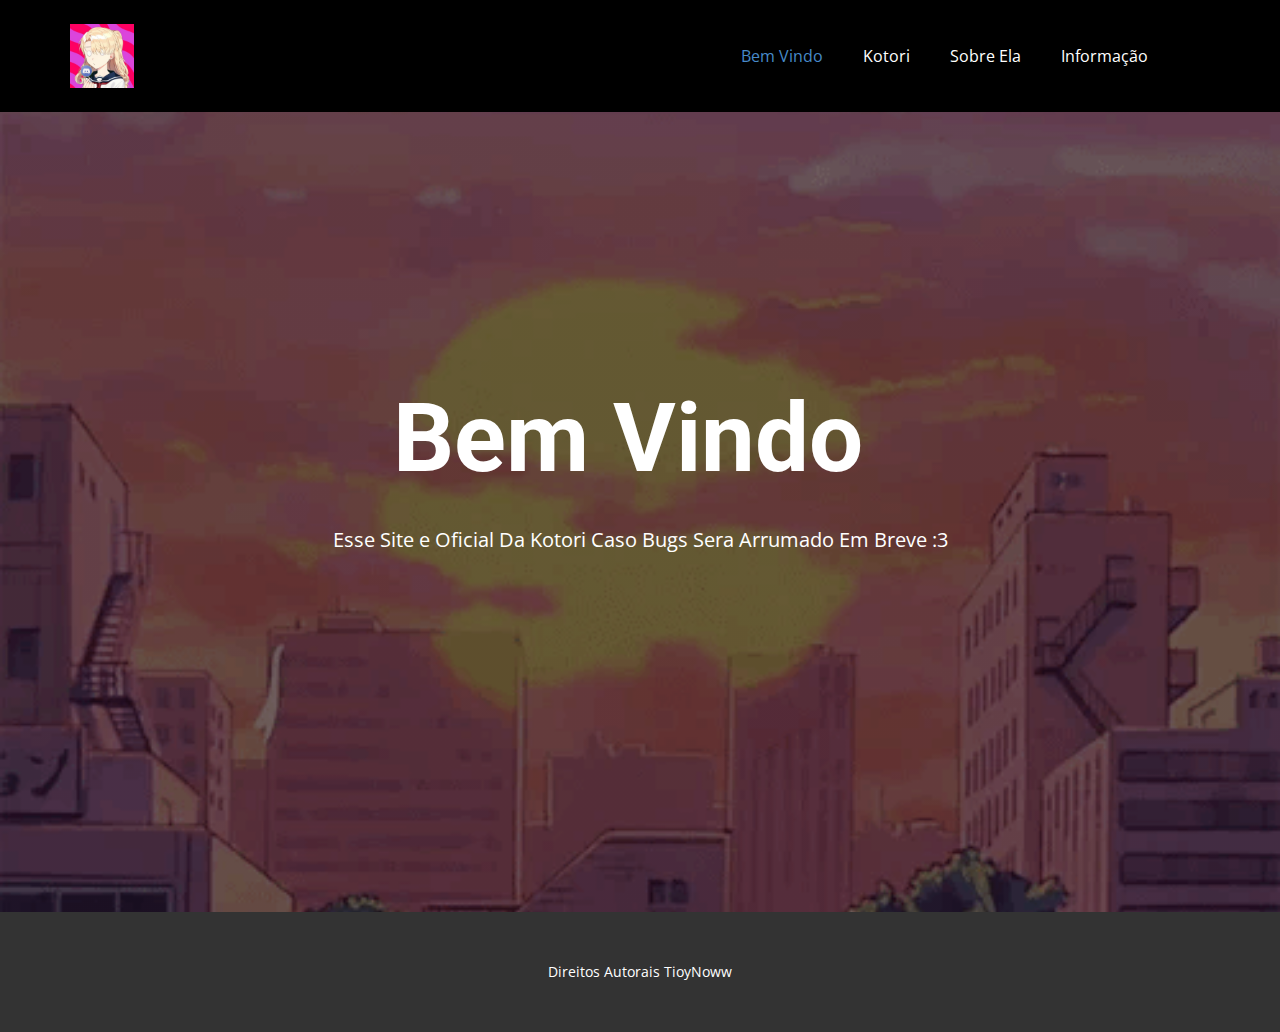
==== Bem-Vindo.html @ 0a3b0ac2 "Atualização" ====
<!DOCTYPE html>
<html style="font-size: 16px;">
  <head>
    <meta name="viewport" content="width=device-width, initial-scale=1.0">
    <meta charset="utf-8">
    <meta name="keywords" content="INTUITIVE">
    <meta name="description" content="">
    <meta name="page_type" content="np-template-header-footer-from-plugin">
    <title>Bem Vindo</title>
    <link rel="stylesheet" href="nicepage.css" media="screen">
<link rel="stylesheet" href="Bem-Vindo.css" media="screen">
    <script class="u-script" type="text/javascript" src="jquery.js" defer=""></script>
    <script class="u-script" type="text/javascript" src="nicepage.js" defer=""></script>
    <meta name="generator" content="Nicepage 3.20.4, nicepage.com">
    <link id="u-theme-google-font" rel="stylesheet" href="https://fonts.googleapis.com/css?family=Roboto:100,100i,300,300i,400,400i,500,500i,700,700i,900,900i|Open+Sans:300,300i,400,400i,600,600i,700,700i,800,800i">
    
    
    <script type="application/ld+json">{
		"@context": "http://schema.org",
		"@type": "Organization",
		"name": "Site1",
		"logo": "images/e35e680e9b3aab9b2b114197af6d610d.png"
}</script>
    <meta name="theme-color" content="#478ac9">
    <meta property="og:title" content="Bem Vindo">
    <meta property="og:description" content="">
    <meta property="og:type" content="website">
  </head>
  <body class="u-body"><header class="u-black u-clearfix u-header u-header" id="sec-c268"><div class="u-clearfix u-sheet u-sheet-1">
        <a href="Bem-Vindo.html" data-page-id="278936169" class="u-image u-logo u-image-1" data-image-width="192" data-image-height="192" title="Bem Vindo">
          <img src="images/e35e680e9b3aab9b2b114197af6d610d.png" class="u-logo-image u-logo-image-1" data-image-width="64">
        </a>
        <nav class="u-menu u-menu-dropdown u-offcanvas u-menu-1">
          <div class="menu-collapse" style="font-size: 1rem; letter-spacing: 0px;">
            <a class="u-button-style u-custom-left-right-menu-spacing u-custom-padding-bottom u-custom-top-bottom-menu-spacing u-nav-link u-text-active-palette-1-base u-text-hover-palette-2-base" href="#">
              <svg><use xmlns:xlink="http://www.w3.org/1999/xlink" xlink:href="#menu-hamburger"></use></svg>
              <svg version="1.1" xmlns="http://www.w3.org/2000/svg" xmlns:xlink="http://www.w3.org/1999/xlink"><defs><symbol id="menu-hamburger" viewBox="0 0 16 16" style="width: 16px; height: 16px;"><rect y="1" width="16" height="2"></rect><rect y="7" width="16" height="2"></rect><rect y="13" width="16" height="2"></rect>
</symbol>
</defs></svg>
            </a>
          </div>
          <div class="u-custom-menu u-nav-container">
            <ul class="u-nav u-unstyled u-nav-1"><li class="u-nav-item"><a class="u-button-style u-nav-link u-text-active-palette-1-base u-text-hover-palette-2-base" href="Bem-Vindo.html" style="padding: 10px 20px;">Bem Vindo</a>
</li><li class="u-nav-item"><a class="u-button-style u-nav-link u-text-active-palette-1-base u-text-hover-palette-2-base" href="Kotori.html" style="padding: 10px 20px;">Kotori</a>
</li><li class="u-nav-item"><a class="u-button-style u-nav-link u-text-active-palette-1-base u-text-hover-palette-2-base" href="Sobre-Ela.html" target="_blank" style="padding: 10px 20px;">Sobre Ela</a>
</li><li class="u-nav-item"><a class="u-button-style u-nav-link u-text-active-palette-1-base u-text-hover-palette-2-base" href="Info.html" style="padding: 10px 20px;">Informação</a>
</li></ul>
          </div>
          <div class="u-custom-menu u-nav-container-collapse">
            <div class="u-black u-container-style u-inner-container-layout u-opacity u-opacity-95 u-sidenav">
              <div class="u-sidenav-overflow">
                <div class="u-menu-close"></div>
                <ul class="u-align-center u-nav u-popupmenu-items u-unstyled u-nav-2"><li class="u-nav-item"><a class="u-button-style u-nav-link" href="Bem-Vindo.html" style="padding: 10px 20px;">Bem Vindo</a>
</li><li class="u-nav-item"><a class="u-button-style u-nav-link" href="Kotori.html" style="padding: 10px 20px;">Kotori</a>
</li><li class="u-nav-item"><a class="u-button-style u-nav-link" href="Sobre-Ela.html" target="_blank" style="padding: 10px 20px;">Sobre Ela</a>
</li><li class="u-nav-item"><a class="u-button-style u-nav-link" href="Info.html" style="padding: 10px 20px;">Informação</a>
</li></ul>
              </div>
            </div>
            <div class="u-black u-menu-overlay u-opacity u-opacity-70"></div>
          </div>
        </nav>
      </div></header>
    <section class="u-align-center u-clearfix u-image u-shading u-section-1" src="" data-image-width="500" data-image-height="375" id="sec-7a16">
      <div class="u-clearfix u-sheet u-sheet-1">
        <h1 class="u-text u-text-default u-title u-text-1">Bem Vindo&nbsp;</h1>
        <p class="u-large-text u-text u-text-default u-text-variant u-text-2">Esse Site e Oficial Da Kotori Caso Bugs Sera Arrumado Em Breve :3</p>
      </div>
    </section>
    
    
    <footer class="u-align-center u-clearfix u-footer u-grey-80 u-footer" id="sec-62dd"><div class="u-clearfix u-sheet u-sheet-1">
        <p class="u-small-text u-text u-text-variant u-text-1">Direitos Autorais TioyNoww</p>
      </div></footer>
  </body>
</html>
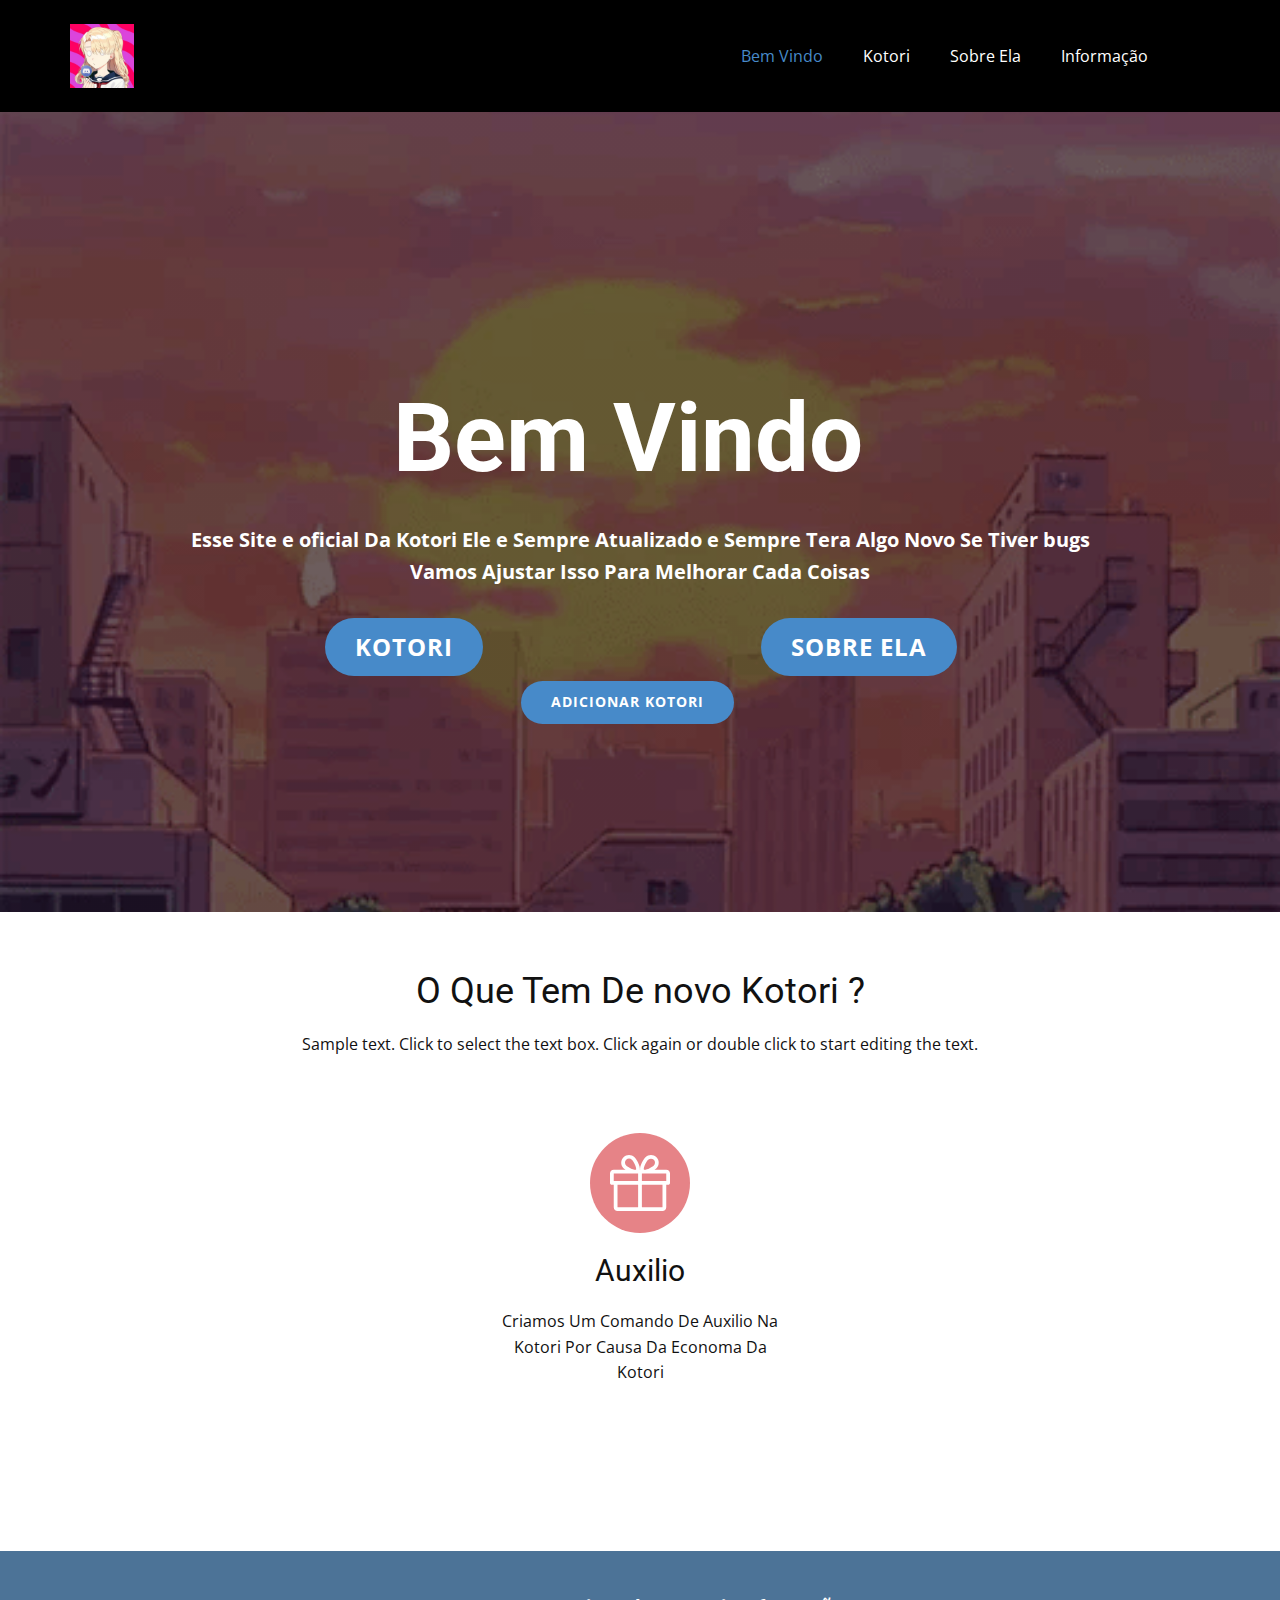
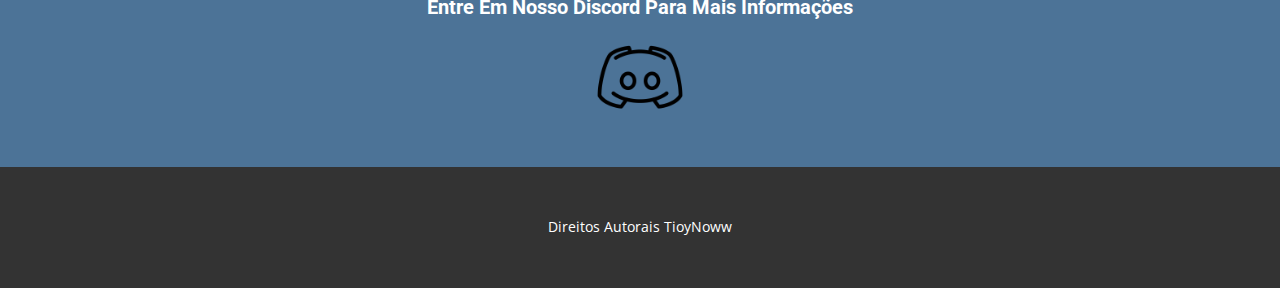
==== commit d5812723: "v2" ====
--- a/Bem-Vindo.html
+++ b/Bem-Vindo.html
@@ -13,6 +13,8 @@
     <script class="u-script" type="text/javascript" src="nicepage.js" defer=""></script>
     <meta name="generator" content="Nicepage 3.20.4, nicepage.com">
     <link id="u-theme-google-font" rel="stylesheet" href="https://fonts.googleapis.com/css?family=Roboto:100,100i,300,300i,400,400i,500,500i,700,700i,900,900i|Open+Sans:300,300i,400,400i,600,600i,700,700i,800,800i">
+    
+    
     
     
     <script type="application/ld+json">{
@@ -42,7 +44,7 @@
           <div class="u-custom-menu u-nav-container">
             <ul class="u-nav u-unstyled u-nav-1"><li class="u-nav-item"><a class="u-button-style u-nav-link u-text-active-palette-1-base u-text-hover-palette-2-base" href="Bem-Vindo.html" style="padding: 10px 20px;">Bem Vindo</a>
 </li><li class="u-nav-item"><a class="u-button-style u-nav-link u-text-active-palette-1-base u-text-hover-palette-2-base" href="Kotori.html" style="padding: 10px 20px;">Kotori</a>
-</li><li class="u-nav-item"><a class="u-button-style u-nav-link u-text-active-palette-1-base u-text-hover-palette-2-base" href="Sobre-Ela.html" target="_blank" style="padding: 10px 20px;">Sobre Ela</a>
+</li><li class="u-nav-item"><a class="u-button-style u-nav-link u-text-active-palette-1-base u-text-hover-palette-2-base" href="Sobre-Ela.html" style="padding: 10px 20px;">Sobre Ela</a>
 </li><li class="u-nav-item"><a class="u-button-style u-nav-link u-text-active-palette-1-base u-text-hover-palette-2-base" href="Info.html" style="padding: 10px 20px;">Informação</a>
 </li></ul>
           </div>
@@ -52,7 +54,7 @@
                 <div class="u-menu-close"></div>
                 <ul class="u-align-center u-nav u-popupmenu-items u-unstyled u-nav-2"><li class="u-nav-item"><a class="u-button-style u-nav-link" href="Bem-Vindo.html" style="padding: 10px 20px;">Bem Vindo</a>
 </li><li class="u-nav-item"><a class="u-button-style u-nav-link" href="Kotori.html" style="padding: 10px 20px;">Kotori</a>
-</li><li class="u-nav-item"><a class="u-button-style u-nav-link" href="Sobre-Ela.html" target="_blank" style="padding: 10px 20px;">Sobre Ela</a>
+</li><li class="u-nav-item"><a class="u-button-style u-nav-link" href="Sobre-Ela.html" style="padding: 10px 20px;">Sobre Ela</a>
 </li><li class="u-nav-item"><a class="u-button-style u-nav-link" href="Info.html" style="padding: 10px 20px;">Informação</a>
 </li></ul>
               </div>
@@ -64,7 +66,41 @@
     <section class="u-align-center u-clearfix u-image u-shading u-section-1" src="" data-image-width="500" data-image-height="375" id="sec-7a16">
       <div class="u-clearfix u-sheet u-sheet-1">
         <h1 class="u-text u-text-default u-title u-text-1">Bem Vindo&nbsp;</h1>
-        <p class="u-large-text u-text u-text-default u-text-variant u-text-2">Esse Site e Oficial Da Kotori Caso Bugs Sera Arrumado Em Breve :3</p>
+        <p class="u-large-text u-text u-text-default u-text-variant u-text-2">Esse Site e oficial Da Kotori Ele e Sempre Atualizado e Sempre Tera Algo Novo Se Tiver bugs<br>Vamos Ajustar Isso Para Melhorar Cada Coisas
+        </p>
+        <a href="Kotori.html" data-page-id="1977107647" class="u-btn u-btn-round u-button-style u-hover-palette-1-light-1 u-palette-1-base u-radius-50 u-btn-1">Kotori</a>
+        <a href="Sobre-Ela.html" data-page-id="300721673" class="u-btn u-btn-round u-button-style u-hover-palette-1-light-1 u-palette-1-base u-radius-50 u-btn-2">Sobre ela</a>
+        <a href="https://nicepage.com/k/hospital-website-templates" class="u-btn u-btn-round u-button-style u-hover-palette-1-light-1 u-palette-1-base u-radius-50 u-btn-3">adicionar kotori</a>
+      </div>
+    </section>
+    <section class="u-align-center u-clearfix u-section-2" id="sec-7e8d">
+      <div class="u-clearfix u-sheet u-sheet-1">
+        <h2 class="u-text u-text-default u-text-1">O Que Tem De novo Kotori ?</h2>
+        <p class="u-text u-text-default u-text-2">Sample text. Click to select the text box. Click again or double click to start editing the text.</p>
+        <div class="u-list u-list-1">
+          <div class="u-repeater u-repeater-1">
+            <div class="u-container-style u-list-item u-repeater-item">
+              <div class="u-container-layout u-similar-container u-container-layout-1"><span class="u-icon u-icon-circle u-palette-2-light-1 u-spacing-20 u-icon-1">
+            <svg class="u-svg-link" preserveAspectRatio="xMidYMin slice" viewBox="0 0 512 512" style=""><use xmlns:xlink="http://www.w3.org/1999/xlink" xlink:href="#svg-7896"></use></svg>
+            <svg xmlns="http://www.w3.org/2000/svg" xmlns:xlink="http://www.w3.org/1999/xlink" version="1.1" xml:space="preserve" class="u-svg-content" viewBox="0 0 512 512" x="0px" y="0px" id="svg-7896" style="enable-background:new 0 0 512 512;"><g><g><path d="M480,143.686H378.752c7.264-4.96,13.504-9.888,17.856-14.304c25.792-25.952,25.792-68.192,0-94.144    c-25.056-25.216-68.768-25.248-93.856,0c-13.856,13.92-50.688,70.592-45.6,108.448h-2.304    c5.056-37.856-31.744-94.528-45.6-108.448c-25.088-25.248-68.8-25.216-93.856,0C89.6,61.19,89.6,103.43,115.36,129.382    c4.384,4.416,10.624,9.344,17.888,14.304H32c-17.632,0-32,14.368-32,32v80c0,8.832,7.168,16,16,16h16v192    c0,17.632,14.368,32,32,32h384c17.632,0,32-14.368,32-32v-192h16c8.832,0,16-7.168,16-16v-80    C512,158.054,497.632,143.686,480,143.686z M138.08,57.798c6.496-6.528,15.104-10.112,24.256-10.112    c9.12,0,17.728,3.584,24.224,10.112c21.568,21.696,43.008,77.12,35.552,84.832c0,0-1.344,1.056-5.92,1.056    c-22.112,0-64.32-22.976-78.112-36.864C124.672,93.318,124.672,71.302,138.08,57.798z M240,463.686H64v-192h176V463.686z     M240,239.686H32v-64h184.192H240V239.686z M325.44,57.798c12.992-13.024,35.52-12.992,48.48,0    c13.408,13.504,13.408,35.52,0,49.024c-13.792,13.888-56,36.864-78.112,36.864c-4.576,0-5.92-1.024-5.952-1.056    C282.432,134.918,303.872,79.494,325.44,57.798z M448,463.686H272v-192h176V463.686z M480,239.686H272v-64h23.808H480V239.686z"></path>
+</g>
+</g></svg>
+          </span>
+                <h3 class="u-align-center u-text u-text-default u-text-3">Auxilio</h3>
+                <p class="u-align-center u-text u-text-default u-text-4">Criamos Um Comando De Auxilio Na Kotori Por Causa Da Economa Da Kotori</p>
+              </div>
+            </div>
+          </div>
+        </div>
+      </div>
+    </section>
+    <section class="u-align-center u-clearfix u-palette-1-dark-1 u-section-3" id="sec-6b64">
+      <div class="u-align-left u-clearfix u-sheet u-sheet-1">
+        <h5 class="u-text u-text-default u-text-1">Entre Em Nosso Discord Para Mais Informações</h5>
+        <div class="u-social-icons u-spacing-10 u-social-icons-1">
+          <a class="u-social-url" title="Discord" target="_blank" href="https://discord.gg/NQmfus5hfD"><span class="u-file-icon u-icon u-social-icon u-social-twitter u-icon-1"><img src="images/discord-logo--v1.png" alt=""></span>
+          </a>
+        </div>
       </div>
     </section>
     
--- a/Bem-Vindo.css
+++ b/Bem-Vindo.css
@@ -14,12 +14,52 @@
 }
 
 .u-section-1 .u-text-2 {
-  margin: 32px auto 60px;
+  font-weight: 700;
+  margin: 32px auto 0;
+}
+
+.u-section-1 .u-btn-1 {
+  border-style: none;
+  font-weight: 700;
+  text-transform: uppercase;
+  font-size: 1.5rem;
+  letter-spacing: 1px;
+  margin: 30px auto 0 255px;
+}
+
+.u-section-1 .u-btn-2 {
+  border-style: none;
+  font-weight: 700;
+  text-transform: uppercase;
+  font-size: 1.5rem;
+  letter-spacing: 1px;
+  margin: -58px 253px 0 auto;
+}
+
+.u-section-1 .u-btn-3 {
+  border-style: none;
+  font-weight: 700;
+  text-transform: uppercase;
+  font-size: 0.875rem;
+  letter-spacing: 1px;
+  margin: 5px auto 60px 451px;
 }
 
 @media (max-width: 1199px) {
   .u-section-1 .u-sheet-1 {
     min-height: 660px;
+  }
+
+  .u-section-1 .u-btn-1 {
+    margin-left: 55px;
+  }
+
+  .u-section-1 .u-btn-2 {
+    margin-right: 53px;
+  }
+
+  .u-section-1 .u-btn-3 {
+    margin-left: 251px;
   }
 }
 
@@ -27,11 +67,27 @@
   .u-section-1 .u-sheet-1 {
     min-height: 506px;
   }
+
+  .u-section-1 .u-btn-1 {
+    margin-left: 0;
+  }
+
+  .u-section-1 .u-btn-2 {
+    margin-right: 0;
+  }
+
+  .u-section-1 .u-btn-3 {
+    margin-left: 31px;
+  }
 }
 
 @media (max-width: 767px) {
   .u-section-1 .u-sheet-1 {
     min-height: 380px;
+  }
+
+  .u-section-1 .u-btn-3 {
+    margin-left: 0;
   }
 }
 
@@ -43,4 +99,88 @@
   .u-section-1 .u-text-1 {
     font-size: 3.75rem;
   }
+}.u-section-2 .u-sheet-1 {
+  min-height: 638px;
+}
+
+.u-section-2 .u-text-1 {
+  margin: 60px auto 0;
+}
+
+.u-section-2 .u-text-2 {
+  margin: 20px auto 0;
+}
+
+.u-section-2 .u-list-1 {
+  width: 355px;
+  margin: 46px auto 60px;
+}
+
+.u-section-2 .u-repeater-1 {
+  grid-template-columns: 100%;
+  min-height: 388px;
+  grid-gap: 10px 10px;
+  grid-auto-columns: 100%;
+}
+
+.u-section-2 .u-container-layout-1 {
+  padding: 30px;
+}
+
+.u-section-2 .u-icon-1 {
+  height: 100px;
+  width: 100px;
+  background-image: none;
+  margin: 0 auto;
+}
+
+.u-section-2 .u-text-3 {
+  margin: 20px auto 0;
+}
+
+.u-section-2 .u-text-4 {
+  margin: 20px auto 0 0;
+}
+
+@media (max-width: 991px) {
+  .u-section-2 .u-repeater-1 {
+    min-height: 735px;
+  }
+}
+
+@media (max-width: 767px) {
+  .u-section-2 .u-container-layout-1 {
+    padding-left: 10px;
+    padding-right: 10px;
+  }
+}
+
+@media (max-width: 575px) {
+  .u-section-2 .u-list-1 {
+    width: 340px;
+  }
+}.u-section-3 {
+  background-image: none;
+}
+
+.u-section-3 .u-sheet-1 {
+  min-height: 216px;
+}
+
+.u-section-3 .u-text-1 {
+  font-weight: 700;
+  margin: 44px auto 0;
+}
+
+.u-section-3 .u-social-icons-1 {
+  height: 92px;
+  min-height: 16px;
+  width: 92px;
+  min-width: 16px;
+  margin: 14px auto 42px;
+}
+
+.u-section-3 .u-icon-1 {
+  height: 48px;
+  color: rgb(85, 172, 238) !important;
 }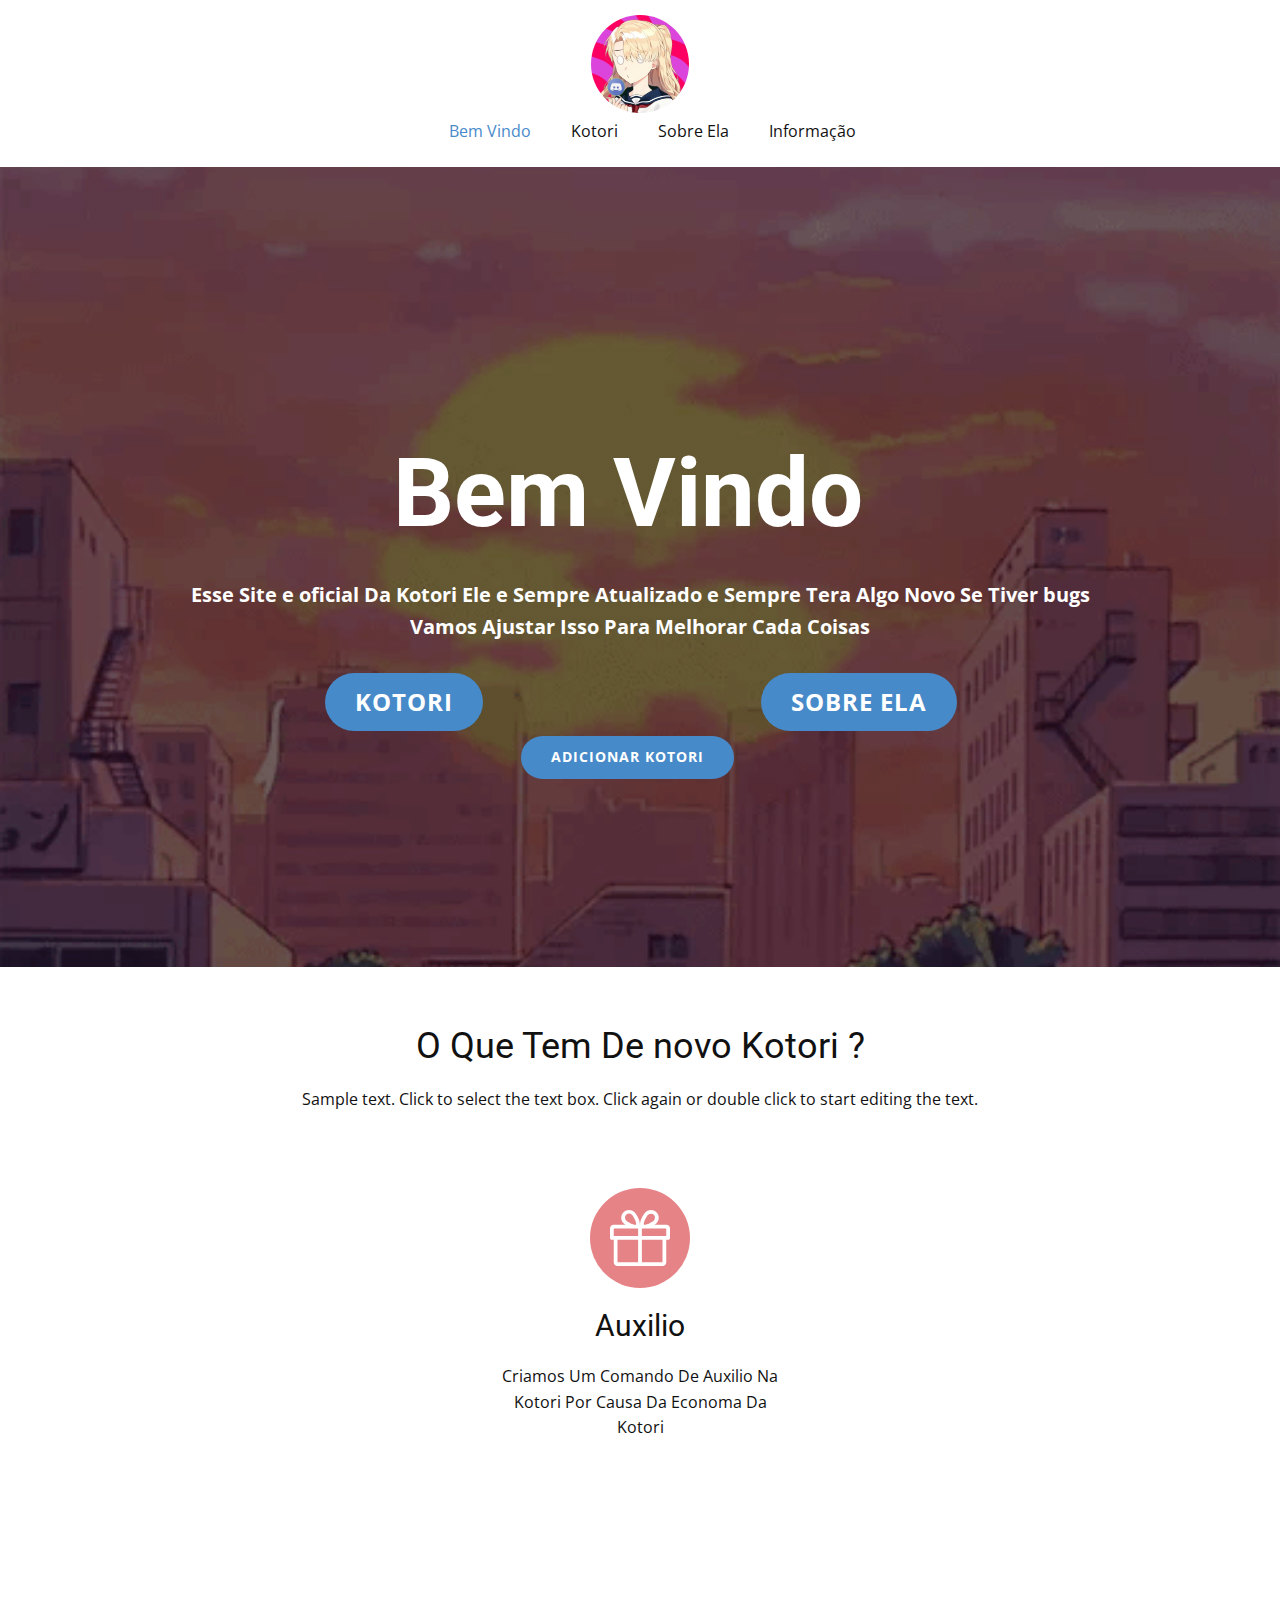
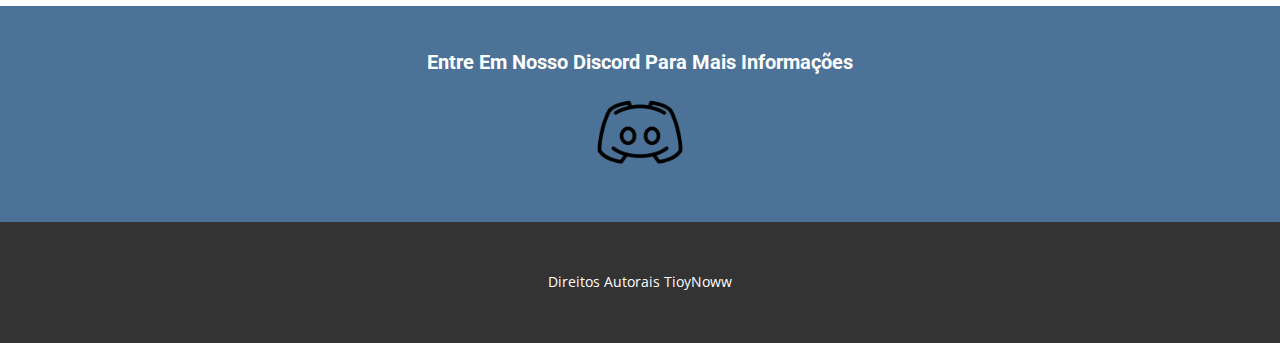
==== commit f30b67a7: "v3" ====
--- a/Bem-Vindo.html
+++ b/Bem-Vindo.html
@@ -20,18 +20,15 @@
     <script type="application/ld+json">{
 		"@context": "http://schema.org",
 		"@type": "Organization",
-		"name": "Site1",
-		"logo": "images/e35e680e9b3aab9b2b114197af6d610d.png"
+		"name": "Site1"
 }</script>
     <meta name="theme-color" content="#478ac9">
     <meta property="og:title" content="Bem Vindo">
     <meta property="og:description" content="">
     <meta property="og:type" content="website">
   </head>
-  <body class="u-body"><header class="u-black u-clearfix u-header u-header" id="sec-c268"><div class="u-clearfix u-sheet u-sheet-1">
-        <a href="Bem-Vindo.html" data-page-id="278936169" class="u-image u-logo u-image-1" data-image-width="192" data-image-height="192" title="Bem Vindo">
-          <img src="images/e35e680e9b3aab9b2b114197af6d610d.png" class="u-logo-image u-logo-image-1" data-image-width="64">
-        </a>
+  <body class="u-body"><header class="u-clearfix u-header" id="sec-c268"><div class="u-clearfix u-sheet u-sheet-1">
+        <div class="u-image u-image-circle u-preserve-proportions u-image-1" alt="" data-image-width="192" data-image-height="192" data-href="Bem-Vindo.html" data-page-id="278936169"></div>
         <nav class="u-menu u-menu-dropdown u-offcanvas u-menu-1">
           <div class="menu-collapse" style="font-size: 1rem; letter-spacing: 0px;">
             <a class="u-button-style u-custom-left-right-menu-spacing u-custom-padding-bottom u-custom-top-bottom-menu-spacing u-nav-link u-text-active-palette-1-base u-text-hover-palette-2-base" href="#">
--- a/nicepage.css
+++ b/nicepage.css
@@ -34051,25 +34051,20 @@
 
 
 /*end-variables sitestylecss*/
-.u-header {
-  background-image: none;
-}
-
 .u-header .u-sheet-1 {
-  min-height: 112px;
+  min-height: 167px;
 }
 
 .u-header .u-image-1 {
-  margin: 24px auto 0 0;
-}
-
-.u-header .u-logo-image-1 {
-  max-width: 64px;
-  max-height: 64px;
+  width: 98px;
+  height: 98px;
+  background-image: url("images/e35e680e9b3aab9b2b114197af6d610d1.png");
+  background-position: 50% 50%;
+  margin: 15px auto 0;
 }
 
 .u-header .u-menu-1 {
-  margin: -50px 42px 38px auto;
+  margin: 0 334px 18px auto;
 }
 
 .u-header .u-nav-1 {
@@ -34082,21 +34077,30 @@
 }
 @media (max-width: 1199px) {
   .u-header .u-image-1 {
-    width: 64px;
-    height: 32px;
+    width: 86px;
+    height: 86px;
+    margin-top: -5px;
   }
 
   .u-header .u-menu-1 {
-    width: auto;
-  }
-}
-
+    margin-right: 334px;
+  }
+}
+@media (max-width: 991px) {
+  .u-header .u-menu-1 {
+    margin-right: 256px;
+  }
+}
 @media (max-width: 767px) {
-  .u-header .u-image-1 {
-    width: auto;
-  }
-}
-
+  .u-header .u-menu-1 {
+    margin-right: 192px;
+  }
+}
+@media (max-width: 575px) {
+  .u-header .u-menu-1 {
+    margin-right: 121px;
+  }
+}
 .u-footer {
   background-image: none;
 }
--- a/Bem-Vindo.css
+++ b/Bem-Vindo.css
@@ -120,7 +120,6 @@
   grid-template-columns: 100%;
   min-height: 388px;
   grid-gap: 10px 10px;
-  grid-auto-columns: 100%;
 }
 
 .u-section-2 .u-container-layout-1 {
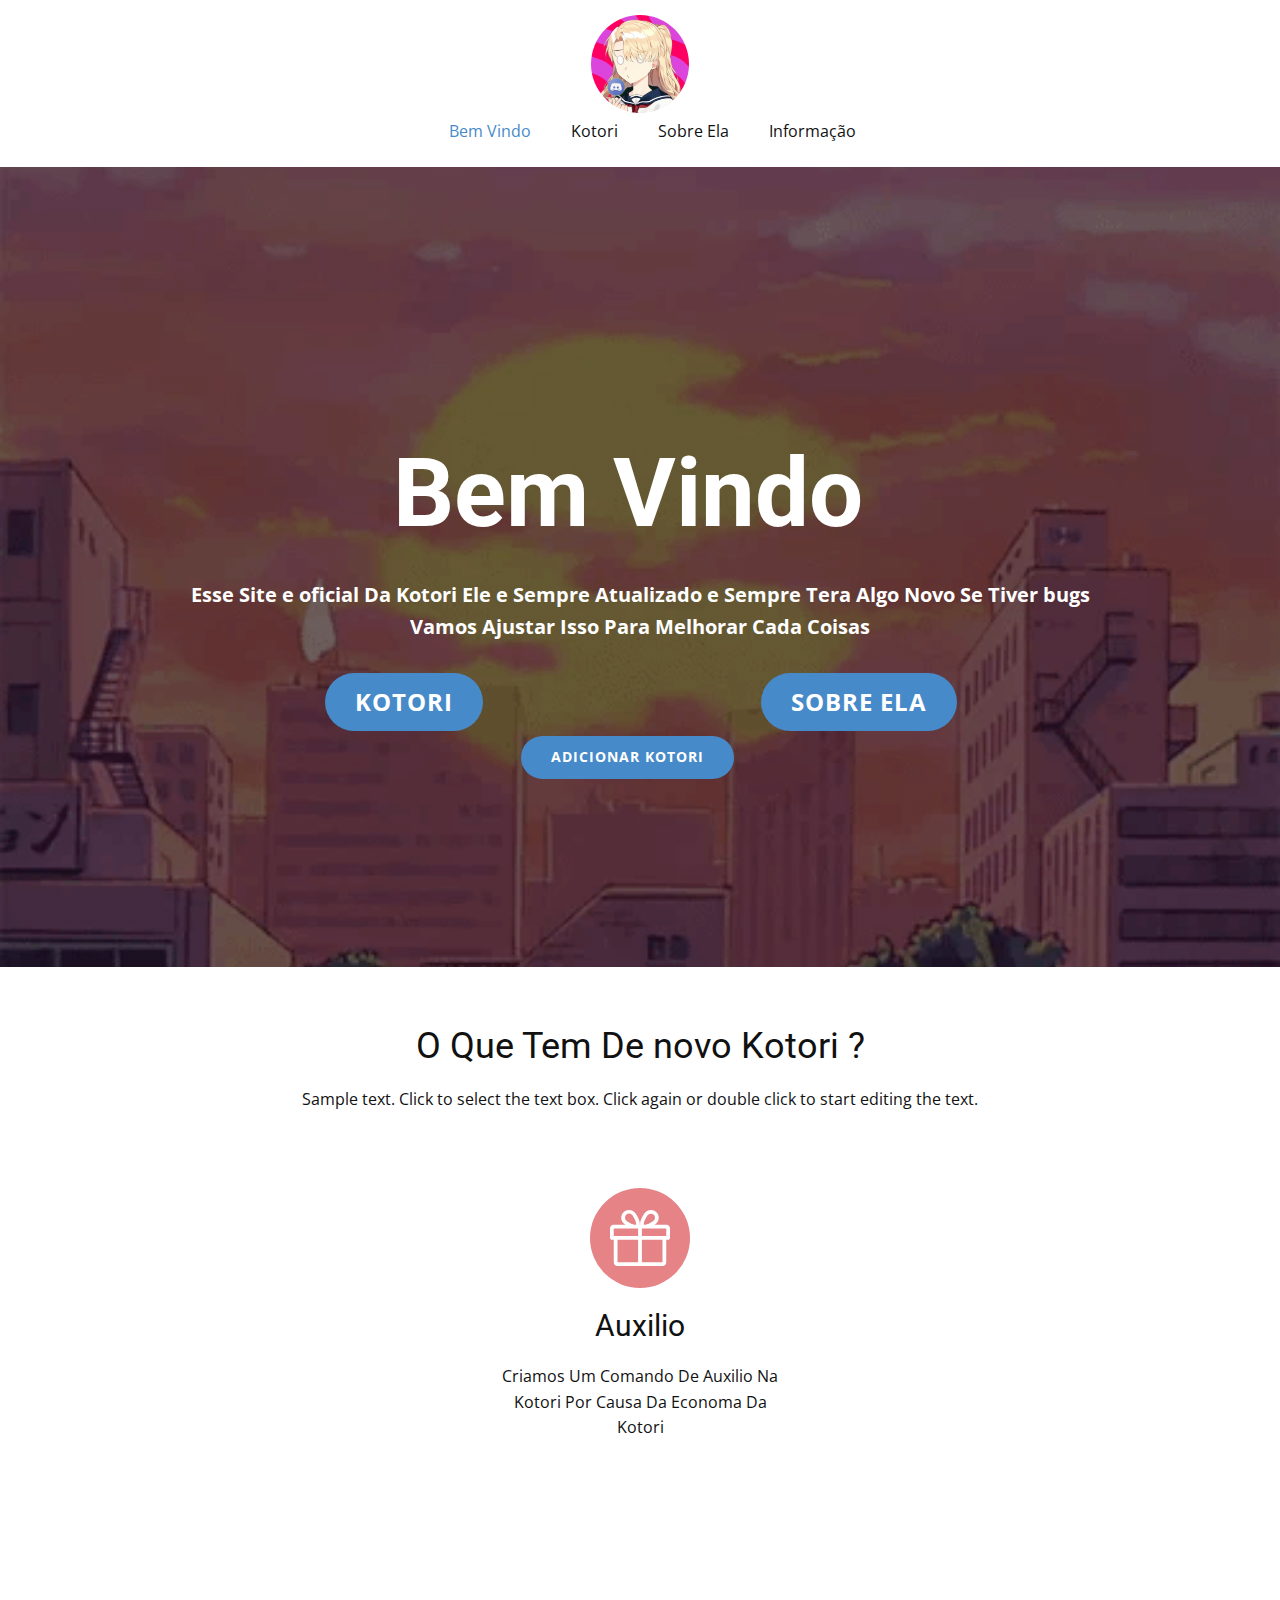
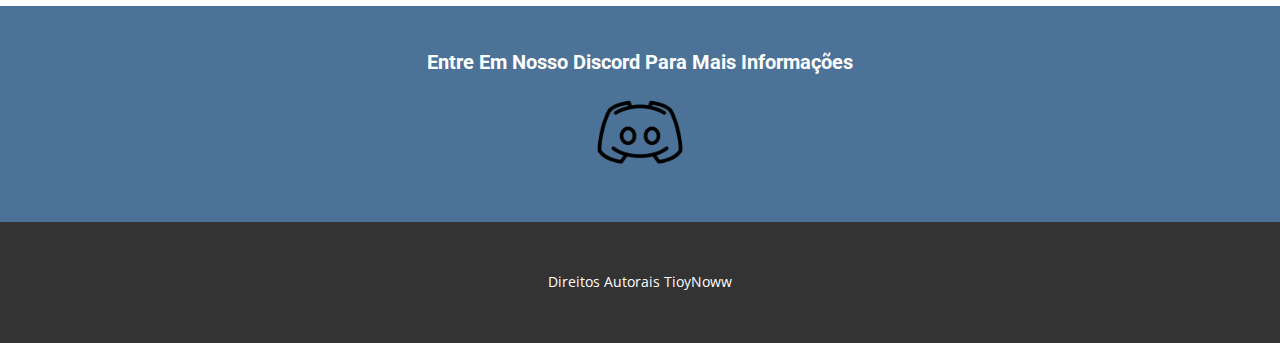
==== commit 704eab8a: "v3.1" ====
--- a/Bem-Vindo.html
+++ b/Bem-Vindo.html
@@ -67,7 +67,7 @@
         </p>
         <a href="Kotori.html" data-page-id="1977107647" class="u-btn u-btn-round u-button-style u-hover-palette-1-light-1 u-palette-1-base u-radius-50 u-btn-1">Kotori</a>
         <a href="Sobre-Ela.html" data-page-id="300721673" class="u-btn u-btn-round u-button-style u-hover-palette-1-light-1 u-palette-1-base u-radius-50 u-btn-2">Sobre ela</a>
-        <a href="https://nicepage.com/k/hospital-website-templates" class="u-btn u-btn-round u-button-style u-hover-palette-1-light-1 u-palette-1-base u-radius-50 u-btn-3">adicionar kotori</a>
+        <a href="https://discord.com/api/oauth2/authorize?client_id=672467448922112021&amp;permissions=8&amp;scope=bot" class="u-btn u-btn-round u-button-style u-hover-palette-1-light-1 u-palette-1-base u-radius-50 u-btn-3" target="_blank">adicionar kotori</a>
       </div>
     </section>
     <section class="u-align-center u-clearfix u-section-2" id="sec-7e8d">
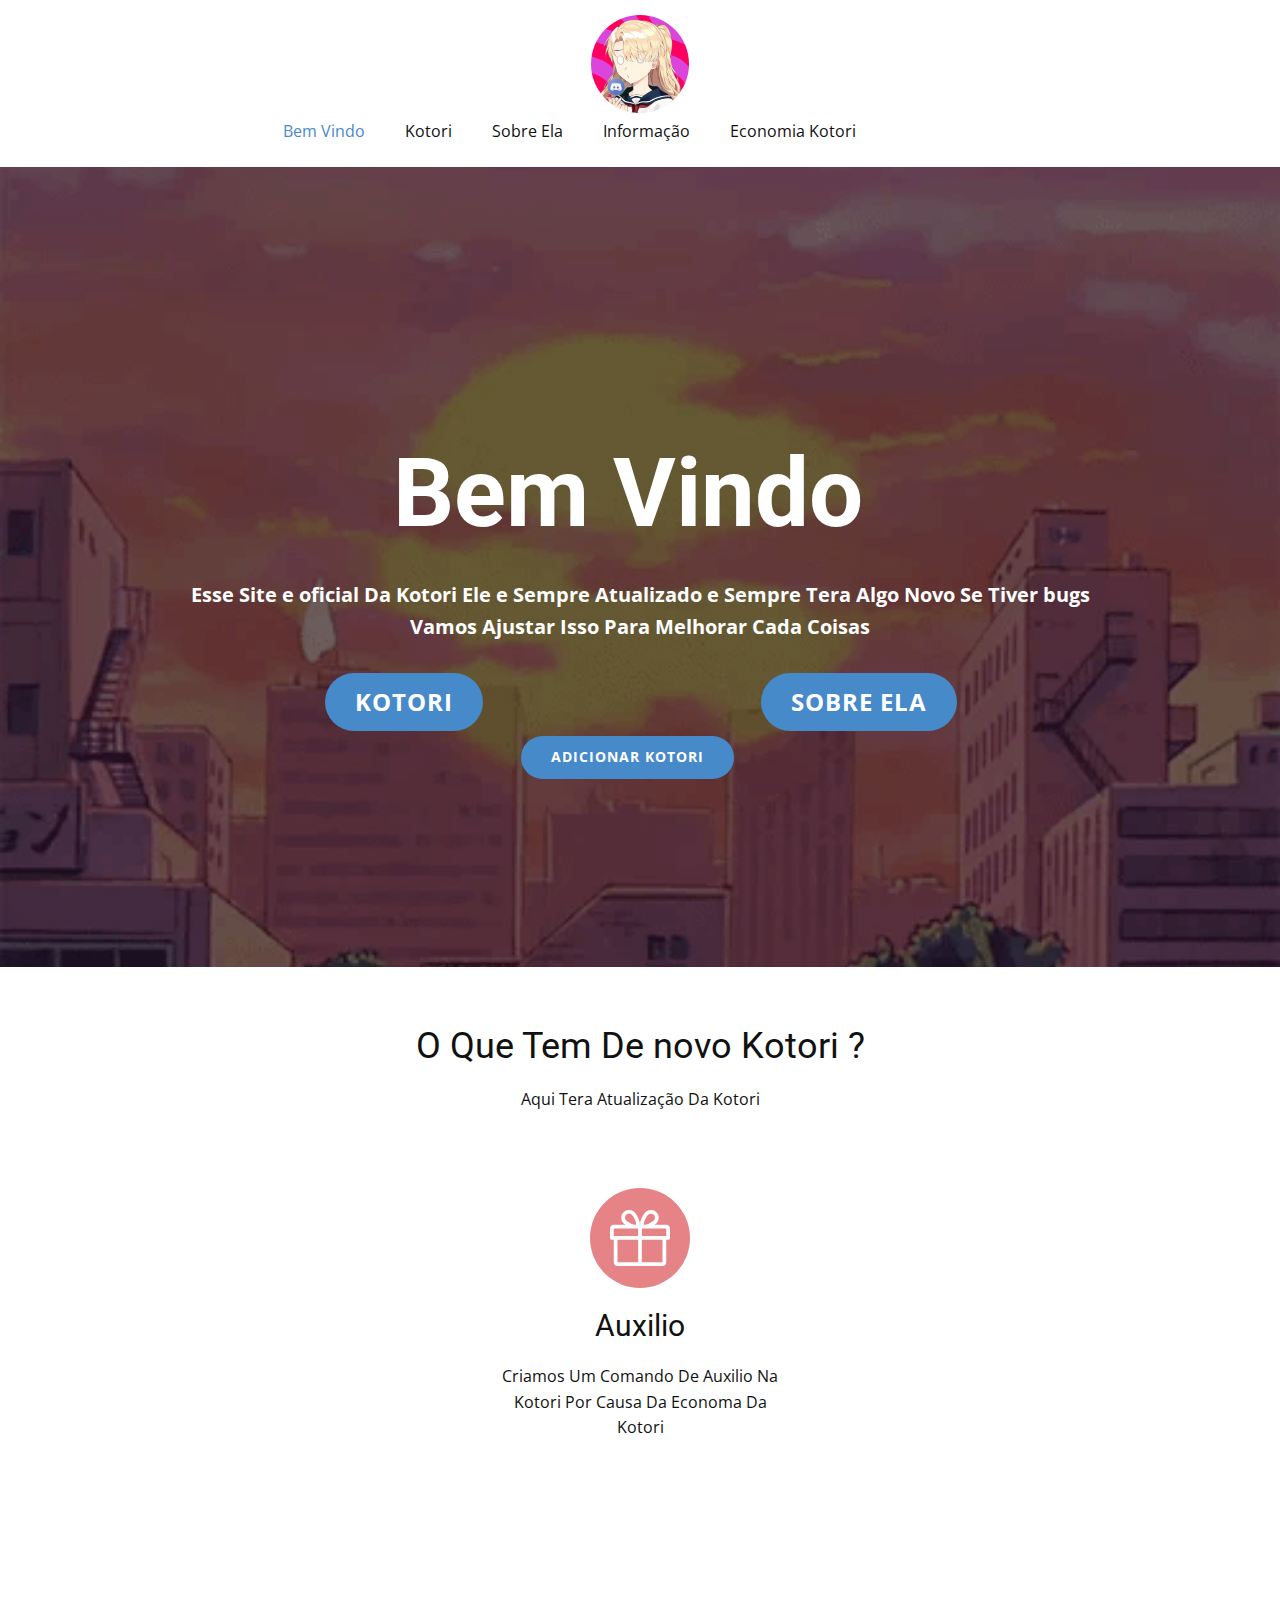
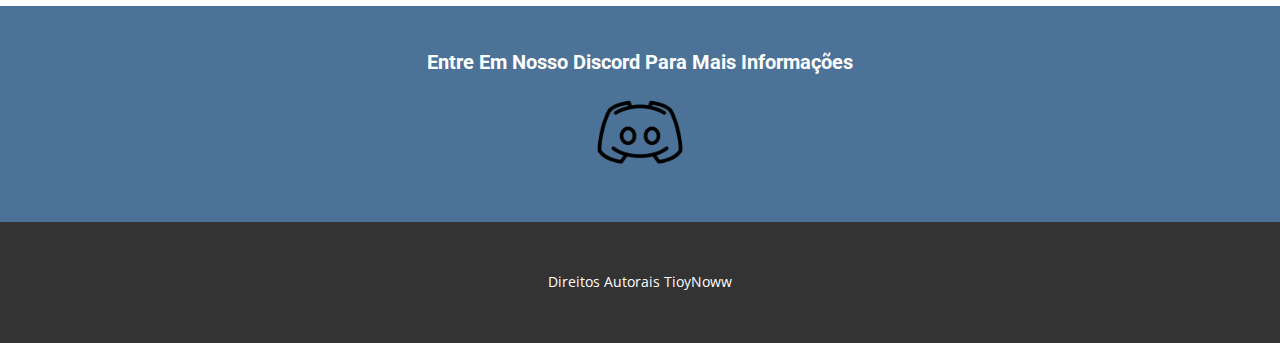
==== commit 61abe60f: "v4.1" ====
--- a/Bem-Vindo.html
+++ b/Bem-Vindo.html
@@ -43,6 +43,7 @@
 </li><li class="u-nav-item"><a class="u-button-style u-nav-link u-text-active-palette-1-base u-text-hover-palette-2-base" href="Kotori.html" style="padding: 10px 20px;">Kotori</a>
 </li><li class="u-nav-item"><a class="u-button-style u-nav-link u-text-active-palette-1-base u-text-hover-palette-2-base" href="Sobre-Ela.html" style="padding: 10px 20px;">Sobre Ela</a>
 </li><li class="u-nav-item"><a class="u-button-style u-nav-link u-text-active-palette-1-base u-text-hover-palette-2-base" href="Info.html" style="padding: 10px 20px;">Informação</a>
+</li><li class="u-nav-item"><a class="u-button-style u-nav-link u-text-active-palette-1-base u-text-hover-palette-2-base" href="Economia-Kotori.html" style="padding: 10px 20px;">Economia Kotori</a>
 </li></ul>
           </div>
           <div class="u-custom-menu u-nav-container-collapse">
@@ -53,6 +54,7 @@
 </li><li class="u-nav-item"><a class="u-button-style u-nav-link" href="Kotori.html" style="padding: 10px 20px;">Kotori</a>
 </li><li class="u-nav-item"><a class="u-button-style u-nav-link" href="Sobre-Ela.html" style="padding: 10px 20px;">Sobre Ela</a>
 </li><li class="u-nav-item"><a class="u-button-style u-nav-link" href="Info.html" style="padding: 10px 20px;">Informação</a>
+</li><li class="u-nav-item"><a class="u-button-style u-nav-link" href="Economia-Kotori.html" style="padding: 10px 20px;">Economia Kotori</a>
 </li></ul>
               </div>
             </div>
@@ -73,7 +75,7 @@
     <section class="u-align-center u-clearfix u-section-2" id="sec-7e8d">
       <div class="u-clearfix u-sheet u-sheet-1">
         <h2 class="u-text u-text-default u-text-1">O Que Tem De novo Kotori ?</h2>
-        <p class="u-text u-text-default u-text-2">Sample text. Click to select the text box. Click again or double click to start editing the text.</p>
+        <p class="u-text u-text-default u-text-2">Aqui Tera Atualização Da Kotori</p>
         <div class="u-list u-list-1">
           <div class="u-repeater u-repeater-1">
             <div class="u-container-style u-list-item u-repeater-item">
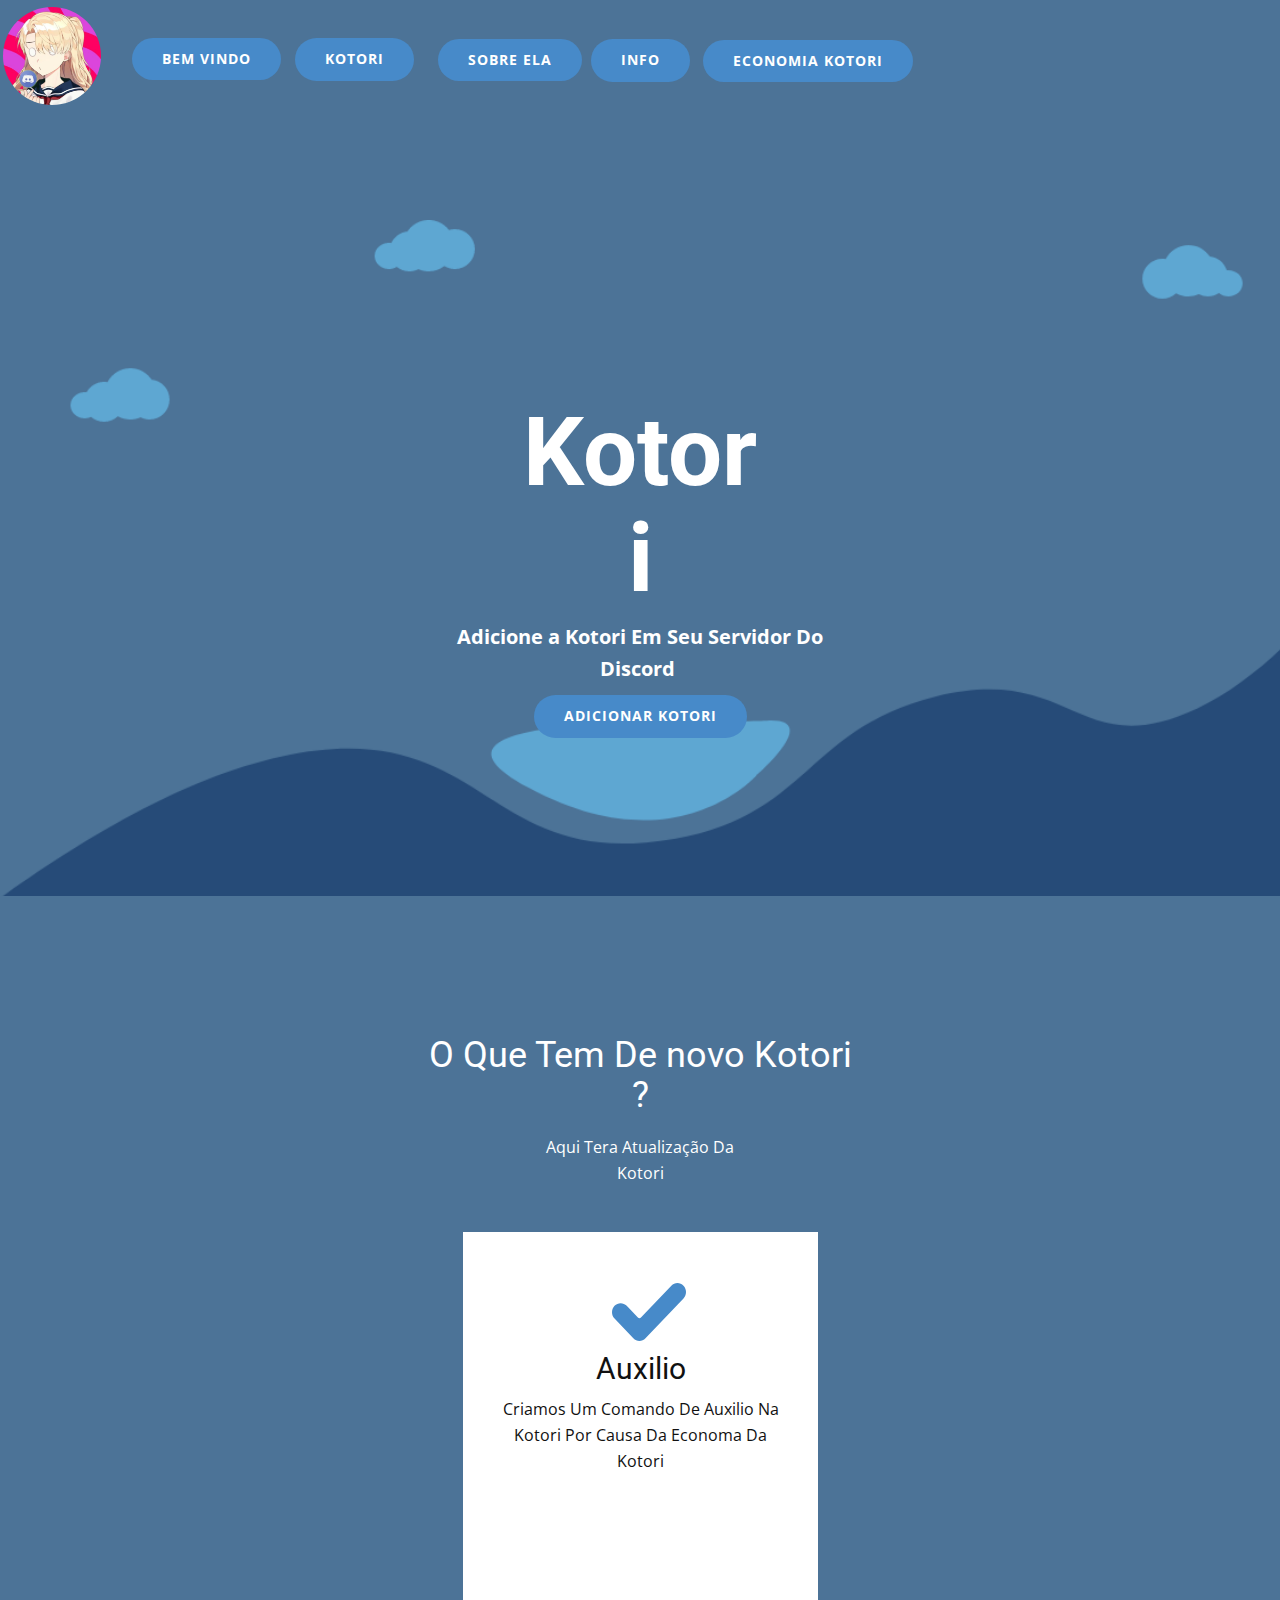
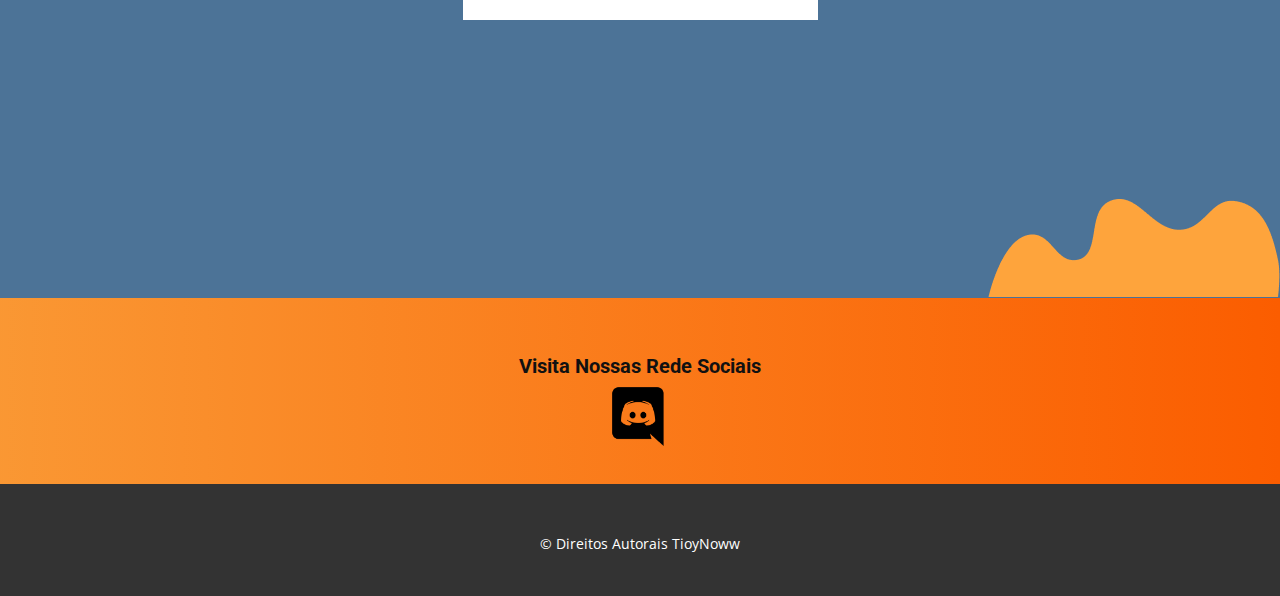
==== commit d9b3e7af: "v5" ====
--- a/Bem-Vindo.html
+++ b/Bem-Vindo.html
@@ -27,8 +27,7 @@
     <meta property="og:description" content="">
     <meta property="og:type" content="website">
   </head>
-  <body class="u-body"><header class="u-clearfix u-header" id="sec-c268"><div class="u-clearfix u-sheet u-sheet-1">
-        <div class="u-image u-image-circle u-preserve-proportions u-image-1" alt="" data-image-width="192" data-image-height="192" data-href="Bem-Vindo.html" data-page-id="278936169"></div>
+  <body class="u-body"><header class="u-clearfix u-header u-palette-1-dark-1 u-header" id="sec-c268"><div class="u-clearfix u-sheet u-sheet-1">
         <nav class="u-menu u-menu-dropdown u-offcanvas u-menu-1">
           <div class="menu-collapse" style="font-size: 1rem; letter-spacing: 0px;">
             <a class="u-button-style u-custom-left-right-menu-spacing u-custom-padding-bottom u-custom-top-bottom-menu-spacing u-nav-link u-text-active-palette-1-base u-text-hover-palette-2-base" href="#">
@@ -39,11 +38,11 @@
             </a>
           </div>
           <div class="u-custom-menu u-nav-container">
-            <ul class="u-nav u-unstyled u-nav-1"><li class="u-nav-item"><a class="u-button-style u-nav-link u-text-active-palette-1-base u-text-hover-palette-2-base" href="Bem-Vindo.html" style="padding: 10px 20px;">Bem Vindo</a>
-</li><li class="u-nav-item"><a class="u-button-style u-nav-link u-text-active-palette-1-base u-text-hover-palette-2-base" href="Kotori.html" style="padding: 10px 20px;">Kotori</a>
-</li><li class="u-nav-item"><a class="u-button-style u-nav-link u-text-active-palette-1-base u-text-hover-palette-2-base" href="Sobre-Ela.html" style="padding: 10px 20px;">Sobre Ela</a>
-</li><li class="u-nav-item"><a class="u-button-style u-nav-link u-text-active-palette-1-base u-text-hover-palette-2-base" href="Info.html" style="padding: 10px 20px;">Informação</a>
-</li><li class="u-nav-item"><a class="u-button-style u-nav-link u-text-active-palette-1-base u-text-hover-palette-2-base" href="Economia-Kotori.html" style="padding: 10px 20px;">Economia Kotori</a>
+            <ul class="u-nav u-unstyled u-nav-1"><li class="u-nav-item"><a class="u-button-style u-nav-link u-text-active-palette-1-base u-text-hover-palette-2-base" href="Bem-Vindo.html" style="padding: 10px 4px;">Bem Vindo</a>
+</li><li class="u-nav-item"><a class="u-button-style u-nav-link u-text-active-palette-1-base u-text-hover-palette-2-base" href="Kotori.html" style="padding: 10px 4px;">Kotori</a>
+</li><li class="u-nav-item"><a class="u-button-style u-nav-link u-text-active-palette-1-base u-text-hover-palette-2-base" href="Sobre-Ela.html" style="padding: 10px 4px;">Sobre Ela</a>
+</li><li class="u-nav-item"><a class="u-button-style u-nav-link u-text-active-palette-1-base u-text-hover-palette-2-base" href="Info.html" style="padding: 10px 4px;">Informação</a>
+</li><li class="u-nav-item"><a class="u-button-style u-nav-link u-text-active-palette-1-base u-text-hover-palette-2-base" href="Economia-Kotori.html" style="padding: 10px 4px;">Economia Kotori</a>
 </li></ul>
           </div>
           <div class="u-custom-menu u-nav-container-collapse">
@@ -61,43 +60,46 @@
             <div class="u-black u-menu-overlay u-opacity u-opacity-70"></div>
           </div>
         </nav>
+        <div class="u-image u-image-circle u-preserve-proportions u-image-1" alt="" data-image-width="192" data-image-height="192" data-href="Bem-Vindo.html" data-page-id="278936169"></div>
+        <a href="Bem-Vindo.html" data-page-id="278936169" class="u-btn u-btn-round u-button-style u-hover-palette-1-light-1 u-palette-1-base u-radius-50 u-btn-1">Bem Vindo</a>
+        <a href="Kotori.html" data-page-id="1977107647" class="u-btn u-btn-round u-button-style u-hover-palette-1-light-1 u-palette-1-base u-radius-50 u-btn-2">Kotori</a>
+        <a href="Sobre-Ela.html" data-page-id="300721673" class="u-btn u-btn-round u-button-style u-hover-palette-1-light-1 u-palette-1-base u-radius-50 u-btn-3">Sobre Ela</a>
+        <a href="Info.html" data-page-id="261354943" class="u-btn u-btn-round u-button-style u-hover-palette-1-light-1 u-palette-1-base u-radius-50 u-btn-4">Info</a>
+        <a href="Economia-Kotori.html" data-page-id="73546591" class="u-border-none u-btn u-btn-round u-button-style u-hover-palette-1-light-1 u-palette-1-base u-radius-50 u-btn-5">economia kotori</a>
       </div></header>
-    <section class="u-align-center u-clearfix u-image u-shading u-section-1" src="" data-image-width="500" data-image-height="375" id="sec-7a16">
-      <div class="u-clearfix u-sheet u-sheet-1">
-        <h1 class="u-text u-text-default u-title u-text-1">Bem Vindo&nbsp;</h1>
-        <p class="u-large-text u-text u-text-default u-text-variant u-text-2">Esse Site e oficial Da Kotori Ele e Sempre Atualizado e Sempre Tera Algo Novo Se Tiver bugs<br>Vamos Ajustar Isso Para Melhorar Cada Coisas
-        </p>
-        <a href="Kotori.html" data-page-id="1977107647" class="u-btn u-btn-round u-button-style u-hover-palette-1-light-1 u-palette-1-base u-radius-50 u-btn-1">Kotori</a>
-        <a href="Sobre-Ela.html" data-page-id="300721673" class="u-btn u-btn-round u-button-style u-hover-palette-1-light-1 u-palette-1-base u-radius-50 u-btn-2">Sobre ela</a>
-        <a href="https://discord.com/api/oauth2/authorize?client_id=672467448922112021&amp;permissions=8&amp;scope=bot" class="u-btn u-btn-round u-button-style u-hover-palette-1-light-1 u-palette-1-base u-radius-50 u-btn-3" target="_blank">adicionar kotori</a>
-      </div>
+    <section class="u-align-center u-clearfix u-palette-1-dark-1 u-section-1" src="" id="sec-7a16">
+      <h1 class="u-text u-title u-text-1">Kotori</h1>
+      <img class="u-expanded-width u-image u-image-default u-image-1" src="images/header-bg1.png" alt="" data-image-width="1366" data-image-height="694">
+      <p class="u-large-text u-text u-text-variant u-text-2">Adicione a Kotori Em Seu Servidor Do Discord&nbsp;</p>
+      <a href="https://discord.com/api/oauth2/authorize?client_id=672467448922112021&amp;permissions=8&amp;scope=bot" class="u-btn u-btn-round u-button-style u-hover-palette-1-light-1 u-palette-1-base u-radius-50 u-btn-1" target="_blank">adicionar kotori</a>
     </section>
-    <section class="u-align-center u-clearfix u-section-2" id="sec-7e8d">
-      <div class="u-clearfix u-sheet u-sheet-1">
-        <h2 class="u-text u-text-default u-text-1">O Que Tem De novo Kotori ?</h2>
-        <p class="u-text u-text-default u-text-2">Aqui Tera Atualização Da Kotori</p>
-        <div class="u-list u-list-1">
-          <div class="u-repeater u-repeater-1">
-            <div class="u-container-style u-list-item u-repeater-item">
-              <div class="u-container-layout u-similar-container u-container-layout-1"><span class="u-icon u-icon-circle u-palette-2-light-1 u-spacing-20 u-icon-1">
-            <svg class="u-svg-link" preserveAspectRatio="xMidYMin slice" viewBox="0 0 512 512" style=""><use xmlns:xlink="http://www.w3.org/1999/xlink" xlink:href="#svg-7896"></use></svg>
-            <svg xmlns="http://www.w3.org/2000/svg" xmlns:xlink="http://www.w3.org/1999/xlink" version="1.1" xml:space="preserve" class="u-svg-content" viewBox="0 0 512 512" x="0px" y="0px" id="svg-7896" style="enable-background:new 0 0 512 512;"><g><g><path d="M480,143.686H378.752c7.264-4.96,13.504-9.888,17.856-14.304c25.792-25.952,25.792-68.192,0-94.144    c-25.056-25.216-68.768-25.248-93.856,0c-13.856,13.92-50.688,70.592-45.6,108.448h-2.304    c5.056-37.856-31.744-94.528-45.6-108.448c-25.088-25.248-68.8-25.216-93.856,0C89.6,61.19,89.6,103.43,115.36,129.382    c4.384,4.416,10.624,9.344,17.888,14.304H32c-17.632,0-32,14.368-32,32v80c0,8.832,7.168,16,16,16h16v192    c0,17.632,14.368,32,32,32h384c17.632,0,32-14.368,32-32v-192h16c8.832,0,16-7.168,16-16v-80    C512,158.054,497.632,143.686,480,143.686z M138.08,57.798c6.496-6.528,15.104-10.112,24.256-10.112    c9.12,0,17.728,3.584,24.224,10.112c21.568,21.696,43.008,77.12,35.552,84.832c0,0-1.344,1.056-5.92,1.056    c-22.112,0-64.32-22.976-78.112-36.864C124.672,93.318,124.672,71.302,138.08,57.798z M240,463.686H64v-192h176V463.686z     M240,239.686H32v-64h184.192H240V239.686z M325.44,57.798c12.992-13.024,35.52-12.992,48.48,0    c13.408,13.504,13.408,35.52,0,49.024c-13.792,13.888-56,36.864-78.112,36.864c-4.576,0-5.92-1.024-5.952-1.056    C282.432,134.918,303.872,79.494,325.44,57.798z M448,463.686H272v-192h176V463.686z M480,239.686H272v-64h23.808H480V239.686z"></path>
+    <section class="u-align-center u-clearfix u-palette-1-dark-1 u-section-2" id="sec-7e8d">
+      <h2 class="u-text u-text-1">O Que Tem De novo Kotori ?</h2>
+      <p class="u-text u-text-2">Aqui Tera Atualização Da Kotori</p>
+      <div class="u-list u-list-1">
+        <div class="u-repeater u-repeater-1">
+          <div class="u-container-style u-list-item u-repeater-item u-white u-list-item-1">
+            <div class="u-container-layout u-similar-container u-container-layout-1">
+              <div class="u-shape u-shape-svg u-text-palette-1-base u-shape-1">
+                <svg class="u-svg-link" preserveAspectRatio="none" viewBox="0 0 160 120" style=""><use xmlns:xlink="http://www.w3.org/1999/xlink" xlink:href="#svg-13ad"></use></svg>
+                <svg class="u-svg-content" viewBox="0 0 160 120" x="0px" y="0px" id="svg-13ad" style="enable-background:new 0 0 160 120;"><g><g><path d="M72.4,114.5c-7.3,7.3-19,7.3-26.3,0L5.5,73.6c-7.3-7.3-7.3-19.1,0-26.4s19-7.3,26.3,0L56,71.6c1.8,1.8,4.8,1.8,6.6,0
+			l65.7-66.1c7.3-7.3,19-7.3,26.3,0c3.5,3.5,5.4,8.2,5.4,13.2s-2,9.8-5.4,13.2L72.4,114.5z"></path>
 </g>
 </g></svg>
-          </span>
-                <h3 class="u-align-center u-text u-text-default u-text-3">Auxilio</h3>
-                <p class="u-align-center u-text u-text-default u-text-4">Criamos Um Comando De Auxilio Na Kotori Por Causa Da Economa Da Kotori</p>
               </div>
+              <h3 class="u-align-center u-text u-text-default u-text-3">Auxilio</h3>
+              <p class="u-align-center u-text u-text-4">Criamos Um Comando De Auxilio Na Kotori Por Causa Da Economa Da Kotori</p>
             </div>
           </div>
         </div>
       </div>
+      <img class="u-image u-image-default u-image-1" src="images/wave.png" alt="" data-image-width="292" data-image-height="100">
     </section>
-    <section class="u-align-center u-clearfix u-palette-1-dark-1 u-section-3" id="sec-6b64">
+    <section class="u-align-center u-clearfix u-gradient u-section-3" id="sec-6b64">
       <div class="u-align-left u-clearfix u-sheet u-sheet-1">
-        <h5 class="u-text u-text-default u-text-1">Entre Em Nosso Discord Para Mais Informações</h5>
+        <h5 class="u-text u-text-default u-text-1">Visita Nossas Rede Sociais</h5>
         <div class="u-social-icons u-spacing-10 u-social-icons-1">
-          <a class="u-social-url" title="Discord" target="_blank" href="https://discord.gg/NQmfus5hfD"><span class="u-file-icon u-icon u-social-icon u-social-twitter u-icon-1"><img src="images/discord-logo--v1.png" alt=""></span>
+          <a class="u-social-url" title="Discord" target="_blank" href="https://discord.gg/NQmfus5hfD"><span class="u-file-icon u-icon u-social-icon u-social-twitter u-icon-1"><img src="images/bxldiscord-1325051932754699868.png" alt=""></span>
           </a>
         </div>
       </div>
@@ -105,7 +107,7 @@
     
     
     <footer class="u-align-center u-clearfix u-footer u-grey-80 u-footer" id="sec-62dd"><div class="u-clearfix u-sheet u-sheet-1">
-        <p class="u-small-text u-text u-text-variant u-text-1">Direitos Autorais TioyNoww</p>
+        <p class="u-small-text u-text u-text-variant u-text-1"> © Direitos Autorais TioyNoww</p>
       </div></footer>
   </body>
 </html>--- a/nicepage.css
+++ b/nicepage.css
@@ -33773,7 +33773,344 @@
 
 /*begin-variables sitestylecss*/
 
-
+.u-custom-color-1,
+        .u-body.u-custom-color-1,
+        .u-container-style.u-custom-color-1:before,
+        .u-table-alt-custom-color-1 tr:nth-child(even)
+        {
+            color: #ffffff;
+            background-color: #fb5d00;
+        }
+
+        .u-button-style.u-custom-color-1,
+        .u-button-style.u-custom-color-1[class*="u-border-"]
+        {
+            color: #ffffff !important;
+            background-color: #fb5d00 !important;
+        }
+
+        .u-button-style.u-custom-color-1:hover,
+        .u-button-style.u-custom-color-1[class*="u-border-"]:hover,
+        .u-button-style.u-custom-color-1:focus,
+        .u-button-style.u-custom-color-1[class*="u-border-"]:focus,
+        .u-button-style.u-button-style.u-custom-color-1:active,
+        .u-button-style.u-button-style.u-custom-color-1[class*="u-border-"]:active,
+        .u-button-style.u-button-style.u-custom-color-1.active,
+        .u-button-style.u-button-style.u-custom-color-1[class*="u-border-"].active,
+        li.active > .u-button-style.u-button-style.u-custom-color-1,
+        li.active > .u-button-style.u-button-style.u-custom-color-1[class*="u-border-"]
+        {
+            color: #ffffff !important;
+            background-color: #e25400 !important;
+        }
+
+        .u-hover-custom-color-1:hover,
+        .u-hover-custom-color-1[class*="u-border-"]:hover,
+        .u-hover-custom-color-1:focus,
+        .u-hover-custom-color-1[class*="u-border-"]:focus,
+        .u-active-custom-color-1.u-active.u-active,
+        .u-active-custom-color-1[class*="u-border-"].u-active.u-active,
+        a.u-button-style.u-hover-custom-color-1:hover,
+        a.u-button-style.u-hover-custom-color-1[class*="u-border-"]:hover,
+        a.u-button-style:hover > .u-hover-custom-color-1,
+        a.u-button-style:hover > .u-hover-custom-color-1[class*="u-border-"],
+        a.u-button-style.u-hover-custom-color-1:focus,
+        a.u-button-style.u-hover-custom-color-1[class*="u-border-"]:focus,
+        a.u-button-style.u-button-style.u-active-custom-color-1:active,
+        a.u-button-style.u-button-style.u-active-custom-color-1[class*="u-border-"]:active,
+        a.u-button-style.u-button-style.u-active-custom-color-1.active,
+        a.u-button-style.u-button-style.u-active-custom-color-1[class*="u-border-"].active,
+        a.u-button-style.u-button-style.active > .u-active-custom-color-1,
+        a.u-button-style.u-button-style.active > .u-active-custom-color-1[class*="u-border-"],
+        li.active > a.u-button-style.u-button-style.u-active-custom-color-1,
+        li.active > a.u-button-style.u-button-style.u-active-custom-color-1[class*="u-border-"]
+        {
+            color: #ffffff !important;
+            background-color: #fb5d00 !important;
+        }
+
+        a.u-link.u-hover-custom-color-1:hover {
+            color: #fb5d00 !important;
+        }
+
+        
+        
+        .u-custom-color-2,
+        .u-body.u-custom-color-2,
+        .u-container-style.u-custom-color-2:before,
+        .u-table-alt-custom-color-2 tr:nth-child(even)
+        {
+            color: #ffffff;
+            background-color: rgba(249,137,23,0.88);
+        }
+
+        .u-button-style.u-custom-color-2,
+        .u-button-style.u-custom-color-2[class*="u-border-"]
+        {
+            color: #ffffff !important;
+            background-color: rgba(249,137,23,0.88) !important;
+        }
+
+        .u-button-style.u-custom-color-2:hover,
+        .u-button-style.u-custom-color-2[class*="u-border-"]:hover,
+        .u-button-style.u-custom-color-2:focus,
+        .u-button-style.u-custom-color-2[class*="u-border-"]:focus,
+        .u-button-style.u-button-style.u-custom-color-2:active,
+        .u-button-style.u-button-style.u-custom-color-2[class*="u-border-"]:active,
+        .u-button-style.u-button-style.u-custom-color-2.active,
+        .u-button-style.u-button-style.u-custom-color-2[class*="u-border-"].active,
+        li.active > .u-button-style.u-button-style.u-custom-color-2,
+        li.active > .u-button-style.u-button-style.u-custom-color-2[class*="u-border-"]
+        {
+            color: #ffffff !important;
+            background-color: rgba(239,123,6,0.88) !important;
+        }
+
+        .u-hover-custom-color-2:hover,
+        .u-hover-custom-color-2[class*="u-border-"]:hover,
+        .u-hover-custom-color-2:focus,
+        .u-hover-custom-color-2[class*="u-border-"]:focus,
+        .u-active-custom-color-2.u-active.u-active,
+        .u-active-custom-color-2[class*="u-border-"].u-active.u-active,
+        a.u-button-style.u-hover-custom-color-2:hover,
+        a.u-button-style.u-hover-custom-color-2[class*="u-border-"]:hover,
+        a.u-button-style:hover > .u-hover-custom-color-2,
+        a.u-button-style:hover > .u-hover-custom-color-2[class*="u-border-"],
+        a.u-button-style.u-hover-custom-color-2:focus,
+        a.u-button-style.u-hover-custom-color-2[class*="u-border-"]:focus,
+        a.u-button-style.u-button-style.u-active-custom-color-2:active,
+        a.u-button-style.u-button-style.u-active-custom-color-2[class*="u-border-"]:active,
+        a.u-button-style.u-button-style.u-active-custom-color-2.active,
+        a.u-button-style.u-button-style.u-active-custom-color-2[class*="u-border-"].active,
+        a.u-button-style.u-button-style.active > .u-active-custom-color-2,
+        a.u-button-style.u-button-style.active > .u-active-custom-color-2[class*="u-border-"],
+        li.active > a.u-button-style.u-button-style.u-active-custom-color-2,
+        li.active > a.u-button-style.u-button-style.u-active-custom-color-2[class*="u-border-"]
+        {
+            color: #ffffff !important;
+            background-color: rgba(249,137,23,0.88) !important;
+        }
+
+        a.u-link.u-hover-custom-color-2:hover {
+            color: rgba(249,137,23,0.88) !important;
+        }
+
+        
+
+        
+        .u-border-custom-color-1,
+        .u-separator-custom-color-1:after
+        {
+            border-color: #fb5d00;
+            stroke: #fb5d00;
+        }
+
+        .u-button-style.u-border-custom-color-1
+        {
+            border-color: #fb5d00 !important;
+            color: #fb5d00 !important;
+            background-color: transparent !important;
+        }
+
+        .u-button-style.u-border-custom-color-1:hover,
+        .u-button-style.u-border-custom-color-1:focus
+        {
+            border-color: #e25400 !important;
+            color: #e25400 !important;
+            background-color: transparent !important;
+        }
+
+        .u-border-hover-custom-color-1:hover,
+        .u-border-hover-custom-color-1:focus,
+        .u-border-active-custom-color-1.u-active.u-active,
+        a.u-button-style.u-border-hover-custom-color-1:hover,
+        a.u-button-style:hover > .u-border-hover-custom-color-1,
+        a.u-button-style.u-border-hover-custom-color-1:focus,
+        a.u-button-style.u-button-style.u-border-active-custom-color-1:active,
+        a.u-button-style.u-button-style.u-border-active-custom-color-1.active,
+        a.u-button-style.u-button-style.active > .u-border-active-custom-color-1,
+        li.active > a.u-button-style.u-button-style.u-border-active-custom-color-1
+        {
+            color: #fb5d00 !important;
+            border-color: #fb5d00 !important;
+        }
+
+        .u-link.u-border-custom-color-1[class*="u-border-"]
+        {
+            border-color: #fb5d00 !important;
+        }
+
+        .u-link.u-border-custom-color-1[class*="u-border-"]:hover
+        {
+            border-color: #e25400 !important;
+        }
+        
+        
+        .u-border-custom-color-2,
+        .u-separator-custom-color-2:after
+        {
+            border-color: rgba(249,137,23,0.88);
+            stroke: rgba(249,137,23,0.88);
+        }
+
+        .u-button-style.u-border-custom-color-2
+        {
+            border-color: rgba(249,137,23,0.88) !important;
+            color: rgba(249,137,23,0.88) !important;
+            background-color: transparent !important;
+        }
+
+        .u-button-style.u-border-custom-color-2:hover,
+        .u-button-style.u-border-custom-color-2:focus
+        {
+            border-color: rgba(239,123,6,0.88) !important;
+            color: rgba(239,123,6,0.88) !important;
+            background-color: transparent !important;
+        }
+
+        .u-border-hover-custom-color-2:hover,
+        .u-border-hover-custom-color-2:focus,
+        .u-border-active-custom-color-2.u-active.u-active,
+        a.u-button-style.u-border-hover-custom-color-2:hover,
+        a.u-button-style:hover > .u-border-hover-custom-color-2,
+        a.u-button-style.u-border-hover-custom-color-2:focus,
+        a.u-button-style.u-button-style.u-border-active-custom-color-2:active,
+        a.u-button-style.u-button-style.u-border-active-custom-color-2.active,
+        a.u-button-style.u-button-style.active > .u-border-active-custom-color-2,
+        li.active > a.u-button-style.u-button-style.u-border-active-custom-color-2
+        {
+            color: rgba(249,137,23,0.88) !important;
+            border-color: rgba(249,137,23,0.88) !important;
+        }
+
+        .u-link.u-border-custom-color-2[class*="u-border-"]
+        {
+            border-color: rgba(249,137,23,0.88) !important;
+        }
+
+        .u-link.u-border-custom-color-2[class*="u-border-"]:hover
+        {
+            border-color: rgba(239,123,6,0.88) !important;
+        }
+        
+
+        
+        .u-text-custom-color-1,
+        a.u-button-style.u-text-custom-color-1,
+        a.u-button-style.u-text-custom-color-1[class*="u-border-"]
+        {
+            color: #fb5d00 !important;
+        }
+
+        a.u-button-style.u-text-custom-color-1:hover,
+        a.u-button-style.u-text-custom-color-1[class*="u-border-"]:hover,
+        a.u-button-style.u-text-custom-color-1:focus,
+        a.u-button-style.u-text-custom-color-1[class*="u-border-"]:focus,
+        a.u-button-style.u-button-style.u-text-custom-color-1:active,
+        a.u-button-style.u-button-style.u-text-custom-color-1[class*="u-border-"]:active,
+        a.u-button-style.u-button-style.u-text-custom-color-1.active,
+        a.u-button-style.u-button-style.u-text-custom-color-1[class*="u-border-"].active
+        {
+            color: #e25400 !important;
+        }
+
+        a.u-button-style:hover > .u-text-hover-custom-color-1,
+        a.u-button-style:hover > .u-text-hover-custom-color-1[class*="u-border-"],
+        a.u-button-style.u-button-style.u-text-hover-custom-color-1:hover,
+        a.u-button-style.u-button-style.u-text-hover-custom-color-1[class*="u-border-"]:hover,
+        a.u-button-style.u-button-style.u-text-hover-custom-color-1:focus,
+        a.u-button-style.u-button-style.u-text-hover-custom-color-1[class*="u-border-"]:focus,
+        a.u-button-style.u-button-style.u-button-style.u-text-active-custom-color-1:active,
+        a.u-button-style.u-button-style.u-button-style.u-text-active-custom-color-1[class*="u-border-"]:active,
+        a.u-button-style.u-button-style.u-button-style.u-text-active-custom-color-1.active,
+        a.u-button-style.u-button-style.u-button-style.u-text-active-custom-color-1[class*="u-border-"].active,
+        a.u-button-style.u-button-style.active > .u-text-active-custom-color-1,
+        a.u-button-style.u-button-style.active > .u-text-active-custom-color-1[class*="u-border-"],
+        :not(.level-2) > .u-nav > .u-nav-item > a.u-nav-link.u-text-hover-custom-color-1:hover,
+        :not(.level-2) > .u-nav > .u-nav-item > a.u-nav-link.u-nav-link.u-text-active-custom-color-1.active,
+        .u-popupmenu-items.u-text-hover-custom-color-1 .u-nav-link:hover,
+        .u-popupmenu-items.u-popupmenu-items.u-text-active-custom-color-1 .u-nav-link.active
+        {
+            color: #fb5d00 !important;
+        }
+
+        .u-text-custom-color-1 svg,
+        .u-text-hover-custom-color-1:hover svg,
+        .u-button-style:hover > .u-text-hover-custom-color-1 svg,
+        .u-button-style.u-button-style.active > .u-text-active-custom-color-1 svg,
+        .u-text-hover-custom-color-1:focus svg
+        {
+            fill: #fb5d00;
+        }
+
+        .u-link.u-text-custom-color-1:hover
+        {
+            color: #e25400 !important;
+        }
+
+        a.u-link.u-text-hover-custom-color-1:hover
+        {
+            color: #fb5d00 !important;
+        }
+        
+        
+        .u-text-custom-color-2,
+        a.u-button-style.u-text-custom-color-2,
+        a.u-button-style.u-text-custom-color-2[class*="u-border-"]
+        {
+            color: rgba(249,137,23,0.88) !important;
+        }
+
+        a.u-button-style.u-text-custom-color-2:hover,
+        a.u-button-style.u-text-custom-color-2[class*="u-border-"]:hover,
+        a.u-button-style.u-text-custom-color-2:focus,
+        a.u-button-style.u-text-custom-color-2[class*="u-border-"]:focus,
+        a.u-button-style.u-button-style.u-text-custom-color-2:active,
+        a.u-button-style.u-button-style.u-text-custom-color-2[class*="u-border-"]:active,
+        a.u-button-style.u-button-style.u-text-custom-color-2.active,
+        a.u-button-style.u-button-style.u-text-custom-color-2[class*="u-border-"].active
+        {
+            color: rgba(239,123,6,0.88) !important;
+        }
+
+        a.u-button-style:hover > .u-text-hover-custom-color-2,
+        a.u-button-style:hover > .u-text-hover-custom-color-2[class*="u-border-"],
+        a.u-button-style.u-button-style.u-text-hover-custom-color-2:hover,
+        a.u-button-style.u-button-style.u-text-hover-custom-color-2[class*="u-border-"]:hover,
+        a.u-button-style.u-button-style.u-text-hover-custom-color-2:focus,
+        a.u-button-style.u-button-style.u-text-hover-custom-color-2[class*="u-border-"]:focus,
+        a.u-button-style.u-button-style.u-button-style.u-text-active-custom-color-2:active,
+        a.u-button-style.u-button-style.u-button-style.u-text-active-custom-color-2[class*="u-border-"]:active,
+        a.u-button-style.u-button-style.u-button-style.u-text-active-custom-color-2.active,
+        a.u-button-style.u-button-style.u-button-style.u-text-active-custom-color-2[class*="u-border-"].active,
+        a.u-button-style.u-button-style.active > .u-text-active-custom-color-2,
+        a.u-button-style.u-button-style.active > .u-text-active-custom-color-2[class*="u-border-"],
+        :not(.level-2) > .u-nav > .u-nav-item > a.u-nav-link.u-text-hover-custom-color-2:hover,
+        :not(.level-2) > .u-nav > .u-nav-item > a.u-nav-link.u-nav-link.u-text-active-custom-color-2.active,
+        .u-popupmenu-items.u-text-hover-custom-color-2 .u-nav-link:hover,
+        .u-popupmenu-items.u-popupmenu-items.u-text-active-custom-color-2 .u-nav-link.active
+        {
+            color: rgba(249,137,23,0.88) !important;
+        }
+
+        .u-text-custom-color-2 svg,
+        .u-text-hover-custom-color-2:hover svg,
+        .u-button-style:hover > .u-text-hover-custom-color-2 svg,
+        .u-button-style.u-button-style.active > .u-text-active-custom-color-2 svg,
+        .u-text-hover-custom-color-2:focus svg
+        {
+            fill: rgba(249,137,23,0.88);
+        }
+
+        .u-link.u-text-custom-color-2:hover
+        {
+            color: rgba(239,123,6,0.88) !important;
+        }
+
+        a.u-link.u-text-hover-custom-color-2:hover
+        {
+            color: rgba(249,137,23,0.88) !important;
+        }
 
         
 
@@ -34023,25 +34360,25 @@
         /** color-rules **/
 
         /** alt-color-rules **/
-        .u-body-color a,.u-palette-1-base a,.u-palette-1-dark-3 a,.u-palette-1-dark-2 a,.u-palette-1-dark-1 a,.u-palette-1 a,.u-palette-1-light-1 a,.u-palette-2-base a,.u-palette-2-dark-3 a,.u-palette-2-dark-2 a,.u-palette-2-dark-1 a,.u-palette-2 a,.u-palette-2-light-1 a,.u-palette-3-dark-3 a,.u-palette-3-dark-2 a,.u-palette-3-dark-1 a,.u-palette-4-base a,.u-palette-4-dark-3 a,.u-palette-4-dark-2 a,.u-palette-4-dark-1 a,.u-palette-5-dark-3 a,.u-palette-5-dark-2 a,.u-palette-5-dark-1 a,.u-grey-40 a,.u-grey-30 a,.u-grey-90 a,.u-grey-80 a,.u-grey-75 a,.u-black a,.u-grey-70 a,.u-grey-60 a,.u-grey-50 a,.u-grey-dark-3 a,.u-grey-dark-2 a,.u-grey-dark-1 a,.u-grey a,.u-shading a,.u-overlap-contrast .u-header a:not(.u-nav-link):not(.u-btn)
+        .u-custom-color-1 a,.u-custom-color-2 a,.u-body-color a,.u-palette-1-base a,.u-palette-1-dark-3 a,.u-palette-1-dark-2 a,.u-palette-1-dark-1 a,.u-palette-1 a,.u-palette-1-light-1 a,.u-palette-2-base a,.u-palette-2-dark-3 a,.u-palette-2-dark-2 a,.u-palette-2-dark-1 a,.u-palette-2 a,.u-palette-2-light-1 a,.u-palette-3-dark-3 a,.u-palette-3-dark-2 a,.u-palette-3-dark-1 a,.u-palette-4-base a,.u-palette-4-dark-3 a,.u-palette-4-dark-2 a,.u-palette-4-dark-1 a,.u-palette-5-dark-3 a,.u-palette-5-dark-2 a,.u-palette-5-dark-1 a,.u-grey-40 a,.u-grey-30 a,.u-grey-90 a,.u-grey-80 a,.u-grey-75 a,.u-black a,.u-grey-70 a,.u-grey-60 a,.u-grey-50 a,.u-grey-dark-3 a,.u-grey-dark-2 a,.u-grey-dark-1 a,.u-grey a,.u-shading a,.u-overlap-contrast .u-header a:not(.u-nav-link):not(.u-btn)
         {
         color: #adcce9;
         }
-        .u-body-color a:hover,.u-palette-1-base a:hover,.u-palette-1-dark-3 a:hover,.u-palette-1-dark-2 a:hover,.u-palette-1-dark-1 a:hover,.u-palette-1 a:hover,.u-palette-1-light-1 a:hover,.u-palette-2-base a:hover,.u-palette-2-dark-3 a:hover,.u-palette-2-dark-2 a:hover,.u-palette-2-dark-1 a:hover,.u-palette-2 a:hover,.u-palette-2-light-1 a:hover,.u-palette-3-dark-3 a:hover,.u-palette-3-dark-2 a:hover,.u-palette-3-dark-1 a:hover,.u-palette-4-base a:hover,.u-palette-4-dark-3 a:hover,.u-palette-4-dark-2 a:hover,.u-palette-4-dark-1 a:hover,.u-palette-5-dark-3 a:hover,.u-palette-5-dark-2 a:hover,.u-palette-5-dark-1 a:hover,.u-grey-40 a:hover,.u-grey-30 a:hover,.u-grey-90 a:hover,.u-grey-80 a:hover,.u-grey-75 a:hover,.u-black a:hover,.u-grey-70 a:hover,.u-grey-60 a:hover,.u-grey-50 a:hover,.u-grey-dark-3 a:hover,.u-grey-dark-2 a:hover,.u-grey-dark-1 a:hover,.u-grey a:hover
+        .u-custom-color-1 a:hover,.u-custom-color-2 a:hover,.u-body-color a:hover,.u-palette-1-base a:hover,.u-palette-1-dark-3 a:hover,.u-palette-1-dark-2 a:hover,.u-palette-1-dark-1 a:hover,.u-palette-1 a:hover,.u-palette-1-light-1 a:hover,.u-palette-2-base a:hover,.u-palette-2-dark-3 a:hover,.u-palette-2-dark-2 a:hover,.u-palette-2-dark-1 a:hover,.u-palette-2 a:hover,.u-palette-2-light-1 a:hover,.u-palette-3-dark-3 a:hover,.u-palette-3-dark-2 a:hover,.u-palette-3-dark-1 a:hover,.u-palette-4-base a:hover,.u-palette-4-dark-3 a:hover,.u-palette-4-dark-2 a:hover,.u-palette-4-dark-1 a:hover,.u-palette-5-dark-3 a:hover,.u-palette-5-dark-2 a:hover,.u-palette-5-dark-1 a:hover,.u-grey-40 a:hover,.u-grey-30 a:hover,.u-grey-90 a:hover,.u-grey-80 a:hover,.u-grey-75 a:hover,.u-black a:hover,.u-grey-70 a:hover,.u-grey-60 a:hover,.u-grey-50 a:hover,.u-grey-dark-3 a:hover,.u-grey-dark-2 a:hover,.u-grey-dark-1 a:hover,.u-grey a:hover
         {
         color: #a1a1a1;
         }
-        .u-body-color .u-btn,.u-palette-1-base .u-btn,.u-palette-1-dark-3 .u-btn,.u-palette-1-dark-2 .u-btn,.u-palette-1-dark-1 .u-btn,.u-palette-1 .u-btn,.u-palette-1-light-1 .u-btn,.u-palette-2-base .u-btn,.u-palette-2-dark-3 .u-btn,.u-palette-2-dark-2 .u-btn,.u-palette-2-dark-1 .u-btn,.u-palette-2 .u-btn,.u-palette-2-light-1 .u-btn,.u-palette-3-dark-3 .u-btn,.u-palette-3-dark-2 .u-btn,.u-palette-3-dark-1 .u-btn,.u-palette-4-base .u-btn,.u-palette-4-dark-3 .u-btn,.u-palette-4-dark-2 .u-btn,.u-palette-4-dark-1 .u-btn,.u-palette-5-dark-3 .u-btn,.u-palette-5-dark-2 .u-btn,.u-palette-5-dark-1 .u-btn,.u-grey-40 .u-btn,.u-grey-30 .u-btn,.u-grey-90 .u-btn,.u-grey-80 .u-btn,.u-grey-75 .u-btn,.u-black .u-btn,.u-grey-70 .u-btn,.u-grey-60 .u-btn,.u-grey-50 .u-btn,.u-grey-dark-3 .u-btn,.u-grey-dark-2 .u-btn,.u-grey-dark-1 .u-btn,.u-grey .u-btn,.u-shading .u-btn,.u-overlap-contrast .u-header .u-btn
+        .u-custom-color-1 .u-btn,.u-custom-color-2 .u-btn,.u-body-color .u-btn,.u-palette-1-base .u-btn,.u-palette-1-dark-3 .u-btn,.u-palette-1-dark-2 .u-btn,.u-palette-1-dark-1 .u-btn,.u-palette-1 .u-btn,.u-palette-1-light-1 .u-btn,.u-palette-2-base .u-btn,.u-palette-2-dark-3 .u-btn,.u-palette-2-dark-2 .u-btn,.u-palette-2-dark-1 .u-btn,.u-palette-2 .u-btn,.u-palette-2-light-1 .u-btn,.u-palette-3-dark-3 .u-btn,.u-palette-3-dark-2 .u-btn,.u-palette-3-dark-1 .u-btn,.u-palette-4-base .u-btn,.u-palette-4-dark-3 .u-btn,.u-palette-4-dark-2 .u-btn,.u-palette-4-dark-1 .u-btn,.u-palette-5-dark-3 .u-btn,.u-palette-5-dark-2 .u-btn,.u-palette-5-dark-1 .u-btn,.u-grey-40 .u-btn,.u-grey-30 .u-btn,.u-grey-90 .u-btn,.u-grey-80 .u-btn,.u-grey-75 .u-btn,.u-black .u-btn,.u-grey-70 .u-btn,.u-grey-60 .u-btn,.u-grey-50 .u-btn,.u-grey-dark-3 .u-btn,.u-grey-dark-2 .u-btn,.u-grey-dark-1 .u-btn,.u-grey .u-btn,.u-shading .u-btn,.u-overlap-contrast .u-header .u-btn
         {
         background-color: #adcce9;
         color: #000000;
         }
-        .u-body-color .u-btn:hover,.u-palette-1-base .u-btn:hover,.u-palette-1-dark-3 .u-btn:hover,.u-palette-1-dark-2 .u-btn:hover,.u-palette-1-dark-1 .u-btn:hover,.u-palette-1 .u-btn:hover,.u-palette-1-light-1 .u-btn:hover,.u-palette-2-base .u-btn:hover,.u-palette-2-dark-3 .u-btn:hover,.u-palette-2-dark-2 .u-btn:hover,.u-palette-2-dark-1 .u-btn:hover,.u-palette-2 .u-btn:hover,.u-palette-2-light-1 .u-btn:hover,.u-palette-3-dark-3 .u-btn:hover,.u-palette-3-dark-2 .u-btn:hover,.u-palette-3-dark-1 .u-btn:hover,.u-palette-4-base .u-btn:hover,.u-palette-4-dark-3 .u-btn:hover,.u-palette-4-dark-2 .u-btn:hover,.u-palette-4-dark-1 .u-btn:hover,.u-palette-5-dark-3 .u-btn:hover,.u-palette-5-dark-2 .u-btn:hover,.u-palette-5-dark-1 .u-btn:hover,.u-grey-40 .u-btn:hover,.u-grey-30 .u-btn:hover,.u-grey-90 .u-btn:hover,.u-grey-80 .u-btn:hover,.u-grey-75 .u-btn:hover,.u-black .u-btn:hover,.u-grey-70 .u-btn:hover,.u-grey-60 .u-btn:hover,.u-grey-50 .u-btn:hover,.u-grey-dark-3 .u-btn:hover,.u-grey-dark-2 .u-btn:hover,.u-grey-dark-1 .u-btn:hover,.u-grey .u-btn:hover,.u-shading .u-btn:hover,.u-overlap-contrast .u-header .u-btn:hover
+        .u-custom-color-1 .u-btn:hover,.u-custom-color-2 .u-btn:hover,.u-body-color .u-btn:hover,.u-palette-1-base .u-btn:hover,.u-palette-1-dark-3 .u-btn:hover,.u-palette-1-dark-2 .u-btn:hover,.u-palette-1-dark-1 .u-btn:hover,.u-palette-1 .u-btn:hover,.u-palette-1-light-1 .u-btn:hover,.u-palette-2-base .u-btn:hover,.u-palette-2-dark-3 .u-btn:hover,.u-palette-2-dark-2 .u-btn:hover,.u-palette-2-dark-1 .u-btn:hover,.u-palette-2 .u-btn:hover,.u-palette-2-light-1 .u-btn:hover,.u-palette-3-dark-3 .u-btn:hover,.u-palette-3-dark-2 .u-btn:hover,.u-palette-3-dark-1 .u-btn:hover,.u-palette-4-base .u-btn:hover,.u-palette-4-dark-3 .u-btn:hover,.u-palette-4-dark-2 .u-btn:hover,.u-palette-4-dark-1 .u-btn:hover,.u-palette-5-dark-3 .u-btn:hover,.u-palette-5-dark-2 .u-btn:hover,.u-palette-5-dark-1 .u-btn:hover,.u-grey-40 .u-btn:hover,.u-grey-30 .u-btn:hover,.u-grey-90 .u-btn:hover,.u-grey-80 .u-btn:hover,.u-grey-75 .u-btn:hover,.u-black .u-btn:hover,.u-grey-70 .u-btn:hover,.u-grey-60 .u-btn:hover,.u-grey-50 .u-btn:hover,.u-grey-dark-3 .u-btn:hover,.u-grey-dark-2 .u-btn:hover,.u-grey-dark-1 .u-btn:hover,.u-grey .u-btn:hover,.u-shading .u-btn:hover,.u-overlap-contrast .u-header .u-btn:hover
         {
         background-color: #8db8e0;
         color: #ffffff;
         }
-        .u-body-color .u-btn:active,.u-palette-1-base .u-btn:active,.u-palette-1-dark-3 .u-btn:active,.u-palette-1-dark-2 .u-btn:active,.u-palette-1-dark-1 .u-btn:active,.u-palette-1 .u-btn:active,.u-palette-1-light-1 .u-btn:active,.u-palette-2-base .u-btn:active,.u-palette-2-dark-3 .u-btn:active,.u-palette-2-dark-2 .u-btn:active,.u-palette-2-dark-1 .u-btn:active,.u-palette-2 .u-btn:active,.u-palette-2-light-1 .u-btn:active,.u-palette-3-dark-3 .u-btn:active,.u-palette-3-dark-2 .u-btn:active,.u-palette-3-dark-1 .u-btn:active,.u-palette-4-base .u-btn:active,.u-palette-4-dark-3 .u-btn:active,.u-palette-4-dark-2 .u-btn:active,.u-palette-4-dark-1 .u-btn:active,.u-palette-5-dark-3 .u-btn:active,.u-palette-5-dark-2 .u-btn:active,.u-palette-5-dark-1 .u-btn:active,.u-grey-40 .u-btn:active,.u-grey-30 .u-btn:active,.u-grey-90 .u-btn:active,.u-grey-80 .u-btn:active,.u-grey-75 .u-btn:active,.u-black .u-btn:active,.u-grey-70 .u-btn:active,.u-grey-60 .u-btn:active,.u-grey-50 .u-btn:active,.u-grey-dark-3 .u-btn:active,.u-grey-dark-2 .u-btn:active,.u-grey-dark-1 .u-btn:active,.u-grey .u-btn:active,.u-shading .u-btn:active,.u-overlap-contrast .u-header .u-btn:active
+        .u-custom-color-1 .u-btn:active,.u-custom-color-2 .u-btn:active,.u-body-color .u-btn:active,.u-palette-1-base .u-btn:active,.u-palette-1-dark-3 .u-btn:active,.u-palette-1-dark-2 .u-btn:active,.u-palette-1-dark-1 .u-btn:active,.u-palette-1 .u-btn:active,.u-palette-1-light-1 .u-btn:active,.u-palette-2-base .u-btn:active,.u-palette-2-dark-3 .u-btn:active,.u-palette-2-dark-2 .u-btn:active,.u-palette-2-dark-1 .u-btn:active,.u-palette-2 .u-btn:active,.u-palette-2-light-1 .u-btn:active,.u-palette-3-dark-3 .u-btn:active,.u-palette-3-dark-2 .u-btn:active,.u-palette-3-dark-1 .u-btn:active,.u-palette-4-base .u-btn:active,.u-palette-4-dark-3 .u-btn:active,.u-palette-4-dark-2 .u-btn:active,.u-palette-4-dark-1 .u-btn:active,.u-palette-5-dark-3 .u-btn:active,.u-palette-5-dark-2 .u-btn:active,.u-palette-5-dark-1 .u-btn:active,.u-grey-40 .u-btn:active,.u-grey-30 .u-btn:active,.u-grey-90 .u-btn:active,.u-grey-80 .u-btn:active,.u-grey-75 .u-btn:active,.u-black .u-btn:active,.u-grey-70 .u-btn:active,.u-grey-60 .u-btn:active,.u-grey-50 .u-btn:active,.u-grey-dark-3 .u-btn:active,.u-grey-dark-2 .u-btn:active,.u-grey-dark-1 .u-btn:active,.u-grey .u-btn:active,.u-shading .u-btn:active,.u-overlap-contrast .u-header .u-btn:active
         {
         background-color: #8db8e0;
         color: #ffffff;
@@ -34051,8 +34388,25 @@
 
 
 /*end-variables sitestylecss*/
+.u-header {
+  background-image: none;
+}
+
 .u-header .u-sheet-1 {
-  min-height: 167px;
+  min-height: 112px;
+}
+
+.u-header .u-menu-1 {
+  margin: -36px auto 0 -415px;
+}
+
+.u-header .u-nav-1 {
+  font-size: 1rem;
+  letter-spacing: 0px;
+}
+
+.u-header .u-nav-2 {
+  font-size: 1.25rem;
 }
 
 .u-header .u-image-1 {
@@ -34060,79 +34414,124 @@
   height: 98px;
   background-image: url("images/e35e680e9b3aab9b2b114197af6d610d1.png");
   background-position: 50% 50%;
-  margin: 15px auto 0;
-}
-
-.u-header .u-menu-1 {
-  margin: 0 334px 18px auto;
-}
-
-.u-header .u-nav-1 {
-  font-size: 1rem;
-  letter-spacing: 0px;
-}
-
-.u-header .u-nav-2 {
-  font-size: 1.25rem;
+  margin: 7px auto 0 -67px;
+}
+
+.u-header .u-btn-1 {
+  border-style: none;
+  font-weight: 700;
+  text-transform: uppercase;
+  font-size: 0.875rem;
+  letter-spacing: 1px;
+  margin: -67px auto 0 62px;
+}
+
+.u-header .u-btn-2 {
+  border-style: none;
+  font-weight: 700;
+  text-transform: uppercase;
+  font-size: 0.875rem;
+  letter-spacing: 1px;
+  margin: -42px auto 0 225px;
+}
+
+.u-header .u-btn-3 {
+  border-style: none;
+  font-weight: 700;
+  text-transform: uppercase;
+  font-size: 0.875rem;
+  letter-spacing: 1px;
+  margin: -42px auto 0 368px;
+}
+
+.u-header .u-btn-4 {
+  border-style: none;
+  font-weight: 700;
+  text-transform: uppercase;
+  font-size: 0.875rem;
+  letter-spacing: 1px;
+  margin: -42px auto 0;
+}
+
+.u-header .u-btn-5 {
+  border-style: none;
+  font-weight: 700;
+  text-transform: uppercase;
+  font-size: 0.875rem;
+  letter-spacing: 1px;
+  background-image: none;
+  margin: -42px 297px 32px auto;
 }
 @media (max-width: 1199px) {
+  .u-header .u-menu-1 {
+    margin-left: -415px;
+  }
+
   .u-header .u-image-1 {
     width: 86px;
     height: 86px;
-    margin-top: -5px;
-  }
-
-  .u-header .u-menu-1 {
-    margin-right: 334px;
+    margin-left: -67px;
+  }
+
+  .u-header .u-btn-1 {
+    margin-top: -67px;
+    margin-left: 0;
+  }
+
+  .u-header .u-btn-2 {
+    margin-top: -42px;
+    margin-left: 25px;
+  }
+
+  .u-header .u-btn-3 {
+    margin-top: -42px;
+    margin-left: 168px;
+  }
+
+  .u-header .u-btn-4 {
+    margin-top: -42px;
+  }
+
+  .u-header .u-btn-5 {
+    margin-top: -42px;
+    margin-right: 97px;
   }
 }
 @media (max-width: 991px) {
-  .u-header .u-menu-1 {
-    margin-right: 256px;
-  }
-}
-@media (max-width: 767px) {
-  .u-header .u-menu-1 {
-    margin-right: 192px;
-  }
-}
-@media (max-width: 575px) {
-  .u-header .u-menu-1 {
-    margin-right: 121px;
-  }
-}
+  .u-header .u-btn-2 {
+    margin-left: 0;
+  }
+
+  .u-header .u-btn-3 {
+    margin-left: 0;
+  }
+
+  .u-header .u-btn-5 {
+    margin-right: 0;
+  }
+}
+
+
 .u-footer {
   background-image: none;
 }
 
 .u-footer .u-sheet-1 {
-  min-height: 120px;
+  min-height: 111px;
 }
 
 .u-footer .u-text-1 {
   width: 417px;
-  margin: 49px auto;
+  margin: 49px auto 40px;
 }
 @media (max-width: 1199px) {
-  .u-footer .u-sheet-1 {
-    min-height: 99px;
-  }
-}
-@media (max-width: 991px) {
-  .u-footer .u-sheet-1 {
-    min-height: 76px;
-  }
-}
-@media (max-width: 767px) {
-  .u-footer .u-sheet-1 {
-    min-height: 57px;
-  }
-}
+  .u-footer .u-text-1 {
+    margin-top: -65px;
+  }
+}
+
+
 @media (max-width: 575px) {
-  .u-footer .u-sheet-1 {
-    min-height: 36px;
-  }
-
   .u-footer .u-text-1 {
     width: 340px;
   }
--- a/Bem-Vindo.css
+++ b/Bem-Vindo.css
@@ -1,119 +1,147 @@
 .u-section-1 {
-  background-image: linear-gradient(0deg, rgba(0,0,0,0.55), rgba(0,0,0,0.55)), url("images/tumblr_pk872boT2p1rhk4rn_500.gif");
-  background-position: 50% 50%;
-}
-
-.u-section-1 .u-sheet-1 {
-  min-height: 800px;
+  background-image: none;
+  min-height: 782px;
 }
 
 .u-section-1 .u-text-1 {
   font-size: 6rem;
   font-weight: 700;
-  margin: 274px auto 0;
+  margin: 286px 520px 0;
+}
+
+.u-section-1 .u-image-1 {
+  height: 791px;
+  margin-top: -391px;
+  margin-bottom: 0;
 }
 
 .u-section-1 .u-text-2 {
   font-weight: 700;
-  margin: 32px auto 0;
+  margin: -390px 423px 0;
 }
 
 .u-section-1 .u-btn-1 {
-  border-style: none;
-  font-weight: 700;
-  text-transform: uppercase;
-  font-size: 1.5rem;
-  letter-spacing: 1px;
-  margin: 30px auto 0 255px;
-}
-
-.u-section-1 .u-btn-2 {
-  border-style: none;
-  font-weight: 700;
-  text-transform: uppercase;
-  font-size: 1.5rem;
-  letter-spacing: 1px;
-  margin: -58px 253px 0 auto;
-}
-
-.u-section-1 .u-btn-3 {
   border-style: none;
   font-weight: 700;
   text-transform: uppercase;
   font-size: 0.875rem;
   letter-spacing: 1px;
-  margin: 5px auto 60px 451px;
+  margin: 10px auto 60px;
 }
 
 @media (max-width: 1199px) {
-  .u-section-1 .u-sheet-1 {
-    min-height: 660px;
-  }
-
-  .u-section-1 .u-btn-1 {
-    margin-left: 55px;
-  }
-
-  .u-section-1 .u-btn-2 {
-    margin-right: 53px;
-  }
-
-  .u-section-1 .u-btn-3 {
-    margin-left: 251px;
+  .u-section-1 .u-text-1 {
+    margin-right: calc(((100% - 1140px) / 2) + 357px);
+    margin-left: calc(((100% - 1140px) / 2) + 523px);
+  }
+
+  .u-section-1 .u-image-1 {
+    margin-top: 589px;
+  }
+
+  .u-section-1 .u-text-2 {
+    margin-top: 250px;
+    margin-left: calc(((100% - 1140px) / 2) + 443px);
+    margin-right: calc(((100% - 1140px) / 2) + 443px);
+  }
+
+  .u-section-1 .u-btn-1 {
+    margin-top: -129px;
+    margin-right: calc(((100% - 1140px) / 2) + 376px);
+    margin-bottom: 0;
   }
 }
 
 @media (max-width: 991px) {
-  .u-section-1 .u-sheet-1 {
-    min-height: 506px;
-  }
-
-  .u-section-1 .u-btn-1 {
-    margin-left: 0;
-  }
-
-  .u-section-1 .u-btn-2 {
-    margin-right: 0;
-  }
-
-  .u-section-1 .u-btn-3 {
-    margin-left: 31px;
+  .u-section-1 .u-text-1 {
+    margin-right: calc(((100% - 1140px) / 2) + 137px);
+    margin-left: calc(((100% - 1140px) / 2) + 743px);
+  }
+
+  .u-section-1 .u-image-1 {
+    margin-top: 103px;
+  }
+
+  .u-section-1 .u-text-2 {
+    margin-top: 258px;
+    margin-right: calc(((100% - 1140px) / 2) + 423px);
+    margin-left: calc(((100% - 1140px) / 2) + 630px);
+  }
+
+  .u-section-1 .u-btn-1 {
+    margin-top: -265px;
+    margin-right: calc(((100% - 1140px) / 2) + 266px);
   }
 }
 
 @media (max-width: 767px) {
-  .u-section-1 .u-sheet-1 {
-    min-height: 380px;
-  }
-
-  .u-section-1 .u-btn-3 {
-    margin-left: 0;
+  .u-section-1 {
+    min-height: 766px;
+  }
+
+  .u-section-1 .u-text-1 {
+    margin-right: calc(((100% - 1140px) / 2) + -43px);
+    margin-left: calc(((100% - 1140px) / 2) + 923px);
+  }
+
+  .u-section-1 .u-image-1 {
+    margin-top: 38px;
+  }
+
+  .u-section-1 .u-text-2 {
+    margin-top: 385px;
+    margin-right: calc(((100% - 1140px) / 2) + 153px);
+    margin-left: calc(((100% - 1140px) / 2) + 900px);
+  }
+
+  .u-section-1 .u-btn-1 {
+    margin-top: -376px;
+    margin-right: auto;
+    margin-left: calc(((100% - 1140px) / 2) + 300px);
   }
 }
 
 @media (max-width: 575px) {
-  .u-section-1 .u-sheet-1 {
-    min-height: 239px;
+  .u-section-1 {
+    min-height: 665px;
   }
 
   .u-section-1 .u-text-1 {
     font-size: 3.75rem;
-  }
-}.u-section-2 .u-sheet-1 {
-  min-height: 638px;
+    margin-right: calc(((100% - 1140px) / 2) + -238px);
+    margin-left: calc(((100% - 1140px) / 2) + 1215px);
+  }
+
+  .u-section-1 .u-image-1 {
+    margin-top: -85px;
+  }
+
+  .u-section-1 .u-text-2 {
+    margin-top: 609px;
+    margin-right: calc(((100% - 1140px) / 2) + -147px);
+    margin-left: calc(((100% - 1140px) / 2) + 1200px);
+  }
+
+  .u-section-1 .u-btn-1 {
+    margin-top: -499px;
+    margin-left: calc(((100% - 1140px) / 2) + 400px);
+  }
+}.u-section-2 {
+  background-image: none;
+  min-height: 961px;
 }
 
 .u-section-2 .u-text-1 {
-  margin: 60px auto 0;
+  margin: 140px calc(((100% - 1140px) / 2) + 347px) 0;
 }
 
 .u-section-2 .u-text-2 {
-  margin: 20px auto 0;
+  margin: 20px calc(((100% - 1140px) / 2) + 453px) 0;
 }
 
 .u-section-2 .u-list-1 {
   width: 355px;
-  margin: 46px auto 60px;
+  margin: 46px auto 0 calc(((100% - 1140px) / 2) + 393px);
 }
 
 .u-section-2 .u-repeater-1 {
@@ -122,32 +150,86 @@
   grid-gap: 10px 10px;
 }
 
+.u-section-2 .u-list-item-1 {
+  background-image: none;
+  animation-duration: 1000ms;
+}
+
 .u-section-2 .u-container-layout-1 {
-  padding: 30px;
-}
-
-.u-section-2 .u-icon-1 {
+  padding: 0 30px;
+}
+
+.u-section-2 .u-shape-1 {
+  width: 74px;
+  height: 58px;
+  margin: 51px 103px 0 119px;
+}
+
+.u-section-2 .u-text-3 {
+  margin: 10px auto 0;
+}
+
+.u-section-2 .u-text-4 {
+  margin: 10px 0 0;
+}
+
+.u-section-2 .u-image-1 {
+  width: 292px;
   height: 100px;
-  width: 100px;
-  background-image: none;
-  margin: 0 auto;
-}
-
-.u-section-2 .u-text-3 {
-  margin: 20px auto 0;
-}
-
-.u-section-2 .u-text-4 {
-  margin: 20px auto 0 0;
+  margin: 178px 0 0 auto;
+}
+
+@media (max-width: 1199px) {
+  .u-section-2 .u-text-1 {
+    margin-left: calc(((100% - 940px) / 2) + 247px);
+    margin-right: calc(((100% - 940px) / 2) + 247px);
+  }
+
+  .u-section-2 .u-text-2 {
+    margin-left: calc(((100% - 940px) / 2) + 353px);
+    margin-right: calc(((100% - 940px) / 2) + 353px);
+  }
+
+  .u-section-2 .u-list-1 {
+    margin-left: calc(((100% - 940px) / 2) + 393px);
+  }
 }
 
 @media (max-width: 991px) {
+  .u-section-2 .u-text-1 {
+    margin-left: calc(((100% - 720px) / 2) + 137px);
+    margin-right: calc(((100% - 720px) / 2) + 137px);
+  }
+
+  .u-section-2 .u-text-2 {
+    margin-left: calc(((100% - 720px) / 2) + 243px);
+    margin-right: calc(((100% - 720px) / 2) + 243px);
+  }
+
+  .u-section-2 .u-list-1 {
+    margin-left: calc(((100% - 720px) / 2) + 365px);
+  }
+
   .u-section-2 .u-repeater-1 {
     min-height: 735px;
   }
 }
 
 @media (max-width: 767px) {
+  .u-section-2 .u-text-1 {
+    margin-left: calc(((100% - 540px) / 2) + 47px);
+    margin-right: calc(((100% - 540px) / 2) + 47px);
+  }
+
+  .u-section-2 .u-text-2 {
+    margin-left: calc(((100% - 540px) / 2) + 153px);
+    margin-right: calc(((100% - 540px) / 2) + 153px);
+  }
+
+  .u-section-2 .u-list-1 {
+    margin-left: calc(((100% - 540px) / 2) + 185px);
+  }
+
   .u-section-2 .u-container-layout-1 {
     padding-left: 10px;
     padding-right: 10px;
@@ -155,31 +237,42 @@
 }
 
 @media (max-width: 575px) {
+  .u-section-2 .u-text-1 {
+    margin-left: calc(((100% - 340px) / 2));
+    margin-right: calc(((100% - 340px) / 2));
+  }
+
+  .u-section-2 .u-text-2 {
+    margin-left: calc(((100% - 340px) / 2) + 53px);
+    margin-right: calc(((100% - 340px) / 2) + 53px);
+  }
+
   .u-section-2 .u-list-1 {
     width: 340px;
+    margin-left: calc(((100% - 340px) / 2));
   }
 }.u-section-3 {
-  background-image: none;
+  background-image: linear-gradient(to right, rgba(249,137,23,0.88), #fb5d00);
 }
 
 .u-section-3 .u-sheet-1 {
-  min-height: 216px;
+  min-height: 186px;
 }
 
 .u-section-3 .u-text-1 {
   font-weight: 700;
-  margin: 44px auto 0;
+  margin: 56px auto 0;
 }
 
 .u-section-3 .u-social-icons-1 {
+  height: 74px;
+  min-height: 16px;
+  width: 74px;
+  min-width: 16px;
+  margin: 0 auto 32px;
+}
+
+.u-section-3 .u-icon-1 {
   height: 92px;
-  min-height: 16px;
-  width: 92px;
-  min-width: 16px;
-  margin: 14px auto 42px;
-}
-
-.u-section-3 .u-icon-1 {
-  height: 48px;
   color: rgb(85, 172, 238) !important;
 }